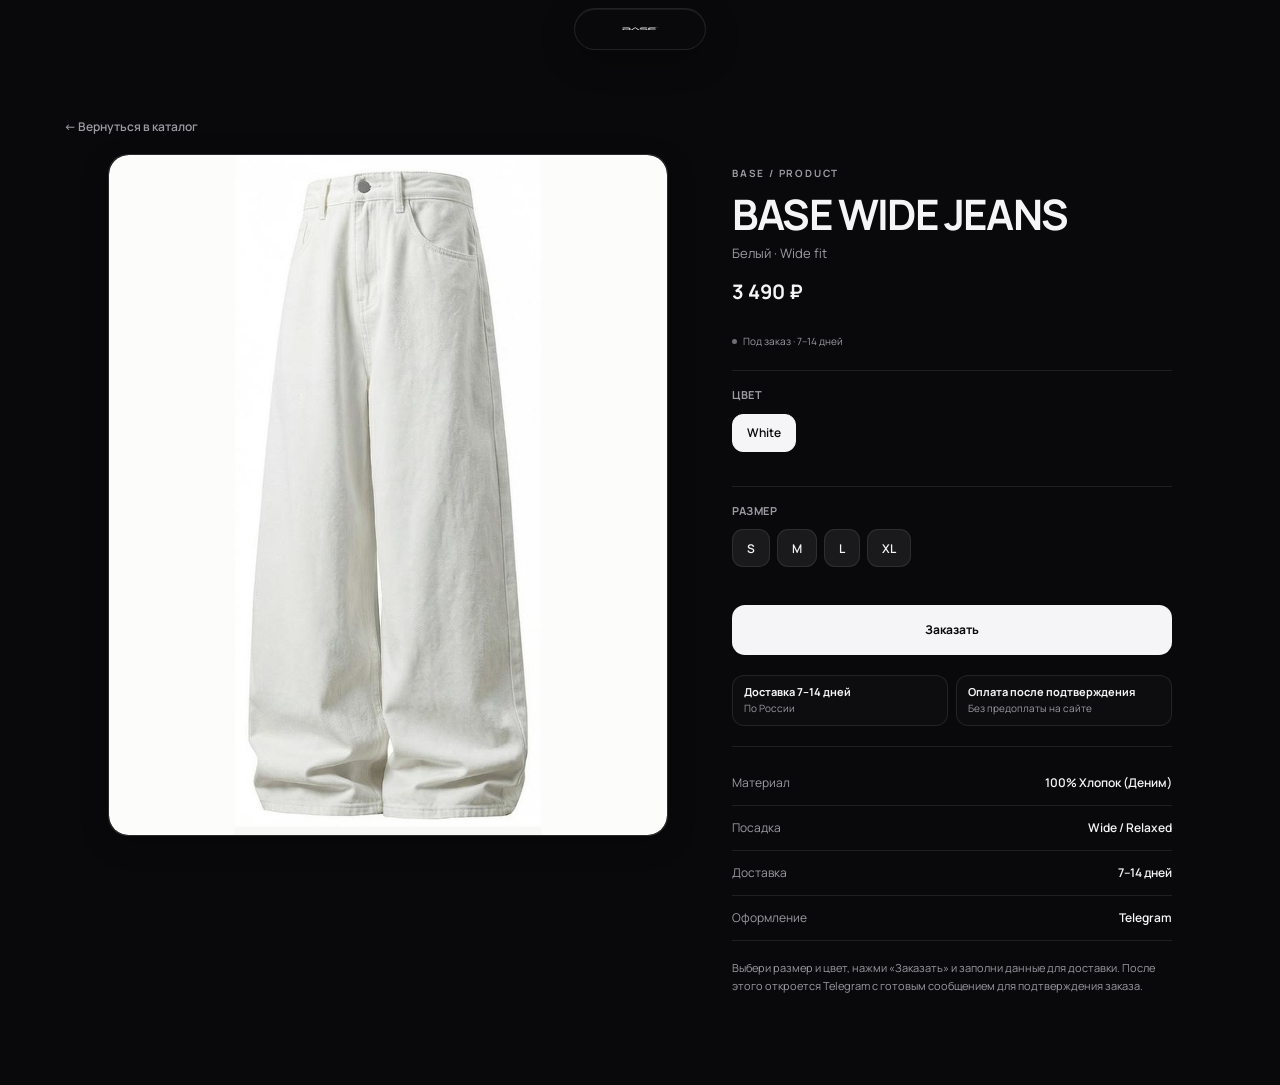
==== product.html @ 2ca0b663 "Refresh island asset cache" ====
<!DOCTYPE html>
<html lang="ru">
<head>
  <meta charset="UTF-8">
  <meta name="viewport" content="width=device-width, initial-scale=1.0, viewport-fit=cover">
  <title>BASE. — Товар</title>
  <meta name="theme-color" content="#09090b">
  <link rel="stylesheet" href="style.css">
  <link href="https://fonts.googleapis.com/css2?family=Manrope:wght@400;500;600;700&display=swap" rel="stylesheet">
  <script>try{if(localStorage.getItem("base-theme")==="light")document.documentElement.dataset.theme="light"}catch(e){}</script>
</head>
<body>
  <header class="glass-header" id="island">
    <div class="header-inner">
      <nav class="nav-links" id="island-nav">
        <a href="index.html#catalog">Каталог</a>
        <a href="index.html#how">Заказ</a>
      </nav>
      <button class="theme-toggle" id="theme-toggle" type="button" aria-label="Переключить тему">
        <svg class="theme-icon theme-icon-sun" viewBox="0 0 24 24"><circle cx="12" cy="12" r="4"></circle><path d="M12 2v2M12 20v2M4.93 4.93l1.42 1.42M17.65 17.65l1.42 1.42M2 12h2M20 12h2M4.93 19.07l1.42-1.42M17.65 6.35l1.42-1.42"></path></svg>
        <svg class="theme-icon theme-icon-moon" viewBox="0 0 24 24"><path d="M20.5 15.5A8.5 8.5 0 0 1 8.5 3.5a8.7 8.7 0 1 0 12 12Z"></path></svg>
      </button>
    </div>
  </header>

  <main class="product-page" id="product-page">
    <div class="container">
      <div class="product-page-top">
        <a href="index.html#catalog" class="back-link">← Вернуться в каталог</a>
      </div>
      <section class="product-detail" aria-live="polite">
        <div class="product-detail-media"><img id="product-image" src="" alt=""></div>
        <div class="product-detail-info">
          <div class="product-detail-kicker">BASE / PRODUCT</div>
          <h1 class="product-detail-title" id="product-title"></h1>
          <p class="product-detail-subtitle" id="product-subtitle"></p>
          <div class="product-detail-price" id="product-price"></div>
          <div class="product-order-status"><span></span>Под заказ · 7–14 дней</div>

          <div class="product-option">
            <span class="product-option-label">Цвет</span>
            <div class="chips-group" id="product-colors"></div>
          </div>
          <div class="product-option">
            <span class="product-option-label">Размер</span>
            <div class="chips-group" id="product-sizes"></div>
          </div>

          <div class="product-actions">
            <button class="product-buy" id="product-buy" type="button">Заказать</button>
          </div>

          <div class="product-trust" aria-label="Условия заказа">
            <div class="product-trust-item"><strong>Доставка 7–14 дней</strong>По России</div>
            <div class="product-trust-item"><strong>Оплата после подтверждения</strong>Без предоплаты на сайте</div>
          </div>

          <div class="product-detail-specs">
            <div class="product-detail-spec"><span>Материал</span><strong id="product-material"></strong></div>
            <div class="product-detail-spec"><span>Посадка</span><strong id="product-fit"></strong></div>
            <div class="product-detail-spec"><span>Доставка</span><strong>7–14 дней</strong></div>
            <div class="product-detail-spec"><span>Оформление</span><strong>Telegram</strong></div>
          </div>
          <p class="product-detail-note">Выбери размер и цвет, нажми «Заказать» и заполни данные для доставки. После этого откроется Telegram с готовым сообщением для подтверждения заказа.</p>
        </div>
      </section>
    </div>
  </main>

<div class="checkout-overlay" id="checkout-overlay" aria-hidden="true"><div class="checkout-modal" role="dialog" aria-modal="true" aria-labelledby="checkout-title"><button class="checkout-close" id="checkout-close" type="button" aria-label="Закрыть">×</button><div class="checkout-body"><div class="checkout-kicker">BASE / ORDER</div><h2 class="checkout-title" id="checkout-title">Данные для доставки</h2><p class="checkout-intro">Заполни данные — после этого откроется Telegram с уже готовым заказом.</p><form id="checkout-form" novalidate><label class="checkout-field"><span>ФИО</span><input id="checkout-name" type="text" autocomplete="name" placeholder="Иван Иванов" required></label><label class="checkout-field"><span>Контактный номер</span><input id="checkout-phone" type="tel" inputmode="tel" autocomplete="tel" placeholder="+7 900 000-00-00" required></label><label class="checkout-field"><span>Адрес доставки</span><textarea id="checkout-address" rows="3" autocomplete="street-address" placeholder="Город, улица, дом, квартира" required></textarea></label><label class="checkout-field"><span>Почтовый индекс</span><input id="checkout-postcode" type="text" inputmode="numeric" autocomplete="postal-code" placeholder="123456" required></label><p class="checkout-error" id="checkout-error" role="alert" hidden></p><button class="checkout-submit" type="submit">Продолжить в Telegram</button><p class="checkout-note">Проверь данные перед переходом в Telegram.</p></form></div></div></div>
  <script src="product-page.js?v=20261002-4"></script>
    <script src="island.js?v=20261002-11"></script>
</body>
</html>
---- style.css ----
:root {
  --bg-main: #09090b;
  --bg-sheet: rgba(22, 22, 25, 0.97);
  --text-primary: #f5f5f7;
  --text-secondary: #9b9ba2;
  --border-light: rgba(255, 255, 255, 0.09);
  --glass-bg: rgba(18, 18, 21, 0.75);
  --glass-border: rgba(255, 255, 255, 0.14);
  --shadow-soft: 0 24px 80px rgba(0, 0, 0, 0.48);
  --shadow-sm: 0 8px 28px rgba(0, 0, 0, 0.22);
  --btn-primary: #f5f5f7;
  --btn-primary-hover: #fff;
  --btn-disabled: rgba(245, 245, 247, 0.18);
  --btn-text: #09090b;
  --chip-bg: rgba(255, 255, 255, 0.07);
  --chip-active: #f5f5f7;
  --chip-text-active: #09090b;
  --card-bg: #161618;
  --radius-card: 16px;
  --radius-btn: 14px;
  --ease-out: cubic-bezier(0.16, 1, 0.3, 1);
  --spring: cubic-bezier(0.175, 0.885, 0.32, 1.08);
  --safe-bottom: env(safe-area-inset-bottom, 0px);
}
:root[data-theme="light"] {
  --bg-main: #f4f4f2;
  --bg-sheet: rgba(255, 255, 255, 0.97);
  --text-primary: #111113;
  --text-secondary: #8b8b92;
  --border-light: rgba(0, 0, 0, 0.08);
  --glass-bg: rgba(255, 255, 255, 0.82);
  --glass-border: rgba(255, 255, 255, 0.95);
  --shadow-soft: 0 24px 80px rgba(0, 0, 0, 0.14);
  --shadow-sm: 0 6px 24px rgba(0, 0, 0, 0.08);
  --btn-primary: #111113;
  --btn-primary-hover: #000;
  --btn-disabled: rgba(17, 17, 19, 0.18);
  --btn-text: #fff;
  --chip-bg: rgba(0, 0, 0, 0.05);
  --chip-active: #111113;
  --chip-text-active: #fff;
  --card-bg: #ececea;
}

* { box-sizing: border-box; margin: 0; padding: 0; -webkit-tap-highlight-color: transparent; }
html { scroll-behavior: smooth; scroll-padding-top: 90px; background: var(--bg-main); }
body {
  font-family: Manrope, -apple-system, BlinkMacSystemFont, sans-serif;
  background-color: var(--bg-main);
  color: var(--text-primary);
  -webkit-font-smoothing: antialiased;
  line-height: 1.5;
  overflow-x: hidden;
  transition: background-color 0.35s ease, color 0.35s ease;
}
a { text-decoration: none; color: inherit; }
button { border: none; background: none; font-family: inherit; cursor: pointer; }
.container { width: min(1200px, 100%); margin: 0 auto; padding: 0 24px; }

/* HEADER — Dynamic Island */
.glass-header {
  position: fixed;
  top: max(12px, env(safe-area-inset-top));
  left: 50%;
  transform: translateX(-50%);
  z-index: 100;
  width: max-content;
  max-width: calc(100% - 24px);
  background: #0a0a0c;
  border: 1px solid rgba(255, 255, 255, 0.07);
  border-radius: 100px;
  box-shadow:
    0 4px 24px rgba(0, 0, 0, 0.45),
    0 0 0 0.5px rgba(255, 255, 255, 0.04),
    inset 0 1px 0 rgba(255, 255, 255, 0.08);
  backdrop-filter: blur(28px) saturate(180%);
  -webkit-backdrop-filter: blur(28px) saturate(180%);
  transition:
    max-width 0.45s cubic-bezier(0.32, 0.72, 0, 1),
    border-radius 0.45s cubic-bezier(0.32, 0.72, 0, 1),
    box-shadow 0.35s ease;
  cursor: default;
}
:root[data-theme="light"] .glass-header {
  background: #0a0a0c;
  border-color: rgba(255, 255, 255, 0.08);
}

.header-inner {
  display: flex;
  align-items: center;
  gap: 2px;
  min-height: 38px;
  padding: 4px 5px 4px 14px;
  transition: padding 0.4s cubic-bezier(0.32, 0.72, 0, 1);
}

.brand-logo {
  font-weight: 700;
  font-size: 13px;
  letter-spacing: -0.4px;
  white-space: nowrap;
  color: #f5f5f7;
  padding-right: 4px;
  transition: transform 0.3s ease;
}
.brand-logo:active { transform: scale(0.96); }

.nav-links {
  display: flex;
  align-items: center;
  gap: 0;
  overflow: hidden;
  max-width: 200px;
  opacity: 1;
  transition:
    max-width 0.45s cubic-bezier(0.32, 0.72, 0, 1),
    opacity 0.3s ease,
    margin 0.4s ease;
}
.nav-links a {
  display: inline-flex;
  align-items: center;
  min-height: 28px;
  padding: 0 11px;
  font-size: 12px;
  font-weight: 500;
  color: rgba(255, 255, 255, 0.48);
  border-radius: 100px;
  white-space: nowrap;
  transition: color 0.2s, background 0.2s;
}
.nav-links a:hover {
  color: #fff;
  background: rgba(255, 255, 255, 0.08);
}
.nav-links a.active {
  color: #fff;
  background: rgba(255, 255, 255, 0.12);
}

.theme-toggle {
  width: 30px;
  height: 30px;
  flex: 0 0 30px;
  display: inline-flex;
  align-items: center;
  justify-content: center;
  border-radius: 50%;
  color: rgba(255, 255, 255, 0.88);
  background: rgba(255, 255, 255, 0.1);
  border: none;
  margin-left: 2px;
  transition: background 0.2s, transform 0.15s;
}
.theme-toggle:active { transform: scale(0.9); }
.theme-icon {
  width: 13px;
  height: 13px;
  fill: none;
  stroke: currentColor;
  stroke-width: 1.8;
  stroke-linecap: round;
  stroke-linejoin: round;
}
.theme-icon-moon { display: none; }
:root[data-theme="light"] .theme-icon-sun { display: none; }
:root[data-theme="light"] .theme-icon-moon { display: block; }

/* Compact state — logo + theme only */
.glass-header.island-compact .nav-links {
  max-width: 0;
  opacity: 0;
  margin: 0;
  pointer-events: none;
}
.glass-header.island-compact .header-inner {
  padding: 4px 5px 4px 12px;
  min-height: 34px;
}
.glass-header.island-compact {
  box-shadow:
    0 2px 16px rgba(0, 0, 0, 0.4),
    inset 0 1px 0 rgba(255, 255, 255, 0.06);
}

/* Expanded while compact (tap to open menu) */
.glass-header.island-compact.island-open .nav-links {
  max-width: 200px;
  opacity: 1;
  pointer-events: auto;
}
.glass-header.island-compact.island-open .header-inner {
  padding: 4px 5px 4px 14px;
}


/* HERO */
.hero {
  position: relative;
  height: clamp(400px, 52vh, 560px);
  min-height: 400px;
  display: flex;
  align-items: flex-end;
  justify-content: flex-start;
  padding: 0 7vw 64px;
  overflow: hidden;
  background:#0a0a0c;
}
.hero::before {
  content: "BASE / EVERYDAY";
  position: absolute;
  top: 26%;
  left: 7vw;
  font-size: 10px;
  font-weight: 700;
  letter-spacing: 2.6px;
  color: rgba(255, 255, 255, 0.32);
}
.hero-content { position: relative; z-index: 2; width: min(560px, 100%); }
.hero-title {
  position: relative;
  display: inline-block;
  font-size: clamp(44px, 6vw, 60px);
  font-weight: 700;
  line-height: 0.92;
  letter-spacing: -3.2px;
  margin-bottom: 16px;
  color: #f7f7f8;
}
.hero-title::after {
  content: "";
  position: absolute;
  width: 42px; height: 2px;
  left: 2px; bottom: -8px;
  border-radius: 2px;
  background: rgba(255, 255, 255, 0.75);
}
.hero-subtitle {
  max-width: 320px;
  margin-bottom: 22px;
  font-size: 14px;
  line-height: 1.55;
  font-weight: 500;
  color: rgba(255, 255, 255, 0.55);
}
.btn-glass {
  display: inline-flex; align-items: center; justify-content: center;
  min-height: 44px; padding: 0 20px;
  border-radius: 12px;
  font-size: 13px; font-weight: 600;
  background: #f5f5f7; color: #0b0b0d;
  border: 1px solid rgba(255, 255, 255, 0.9);
  box-shadow: 0 8px 24px rgba(0, 0, 0, 0.24);
  transition: transform 0.25s var(--ease-out), background 0.2s;
}
.btn-glass:hover { background: #fff; transform: translateY(-1px); }

:root[data-theme="light"] .hero {
  background:#ebebe9;
}
:root[data-theme="light"] .hero::before { color: rgba(17, 17, 19, 0.32); }
:root[data-theme="light"] .hero-title { color: #111113; }
:root[data-theme="light"] .hero-title::after { background: rgba(17, 17, 19, 0.65); }
:root[data-theme="light"] .hero-subtitle { color: rgba(17, 17, 19, 0.55); }
:root[data-theme="light"] .btn-glass {
  background: #111113; color: #fff; border-color: #111113;
}

/* CATALOG */
.catalog-section { padding: 72px 0 100px; }
.catalog-heading {
  display: flex;
  align-items: flex-end;
  justify-content: space-between;
  gap: 24px;
  margin-bottom: 28px;
}
.catalog-eyebrow {
  display: block;
  margin-bottom: 8px;
  font-size: 10px;
  font-weight: 600;
  letter-spacing: 1.4px;
  color: var(--text-secondary);
}
.catalog-heading h2 {
  font-size: clamp(28px, 4vw, 40px);
  line-height: 1.05;
  font-weight: 600;
  letter-spacing: -1.4px;
}
.catalog-heading p {
  max-width: 280px;
  color: var(--text-secondary);
  font-size: 13px;
  line-height: 1.45;
}

.product-grid {
  display: grid;
  grid-template-columns: repeat(4, minmax(0, 1fr));
  gap: 28px 16px;
}
.product-card {
  cursor: pointer;
  min-width: 0;
  transition: transform 0.4s var(--ease-out);
}
.product-card:hover { transform: translateY(-3px); }

.product-img-box {
  aspect-ratio: 3 / 4;
  border-radius: var(--radius-card);
  overflow: hidden;
  background: var(--card-bg);
  margin-bottom: 12px;
  position: relative;
  border: 1px solid var(--border-light);
}
.product-img-box img {
  width: 100%;
  height: 100%;
  display: block;
  object-fit: cover;
  object-position: center center;
  transition: transform 0.5s var(--ease-out);
}
.product-card:hover .product-img-box img { transform: scale(1.03); }

.product-meta { padding: 0 2px; }
.product-name {
  font-size: 12px;
  font-weight: 500;
  line-height: 1.3;
  letter-spacing: -0.2px;
  margin-bottom: 6px;
}
.product-price {
  display: inline-flex;
  padding: 5px 10px;
  border-radius: 8px;
  font-size: 12px;
  font-weight: 700;
  background: #f0f0f1;
  color: #0a0a0c;
}
:root[data-theme="light"] .product-price {
  background: #111113;
  color: #fff;
}

/* SHEET */
.sheet-overlay {
  position: fixed; inset: 0;
  background: rgba(0, 0, 0, 0.55);
  backdrop-filter: blur(4px);
  z-index: 999;
  opacity: 0; pointer-events: none;
  transition: opacity 0.3s var(--ease-out);
  display: flex; align-items: flex-end; justify-content: center;
}
.sheet-overlay.active { opacity: 1; pointer-events: auto; }
.bottom-sheet {
  width: min(840px, 100%);
  background: var(--bg-sheet);
  border-radius: 24px 24px 0 0;
  border: 1px solid var(--glass-border);
  border-bottom: none;
  box-shadow: var(--shadow-soft);
  transform: translateY(100%);
  transition: transform 0.4s var(--spring);
  position: relative;
  max-height: 80vh;
  display: flex; flex-direction: column;
  overflow: hidden;
}
.sheet-overlay.active .bottom-sheet { transform: translateY(0); }
.sheet-close {
  position: absolute; top: 12px; right: 12px;
  width: 40px; height: 40px;
  background: rgba(127, 127, 127, 0.12);
  border-radius: 50%;
  display: flex; align-items: center; justify-content: center;
  color: var(--text-primary); z-index: 10;
}
.sheet-content {
  display: grid;
  grid-template-columns: minmax(0, 0.95fr) minmax(0, 1.05fr);
  min-height: 0;
  overflow-y: auto;
  padding-bottom: 90px;
}
.sheet-image-container { padding: 16px; }
.sheet-image-container img {
  width: 100%; max-height: 58vh;
  display: block; border-radius: 16px;
  aspect-ratio: 3 / 4;
  object-fit: cover;
  object-position: center top;
  background: var(--card-bg);
}
.sheet-info-container {
  padding: 28px 28px 20px 8px;
  display: flex; flex-direction: column;
}
.sheet-title { font-size: 20px; font-weight: 600; letter-spacing: -0.4px; margin-bottom: 4px; }
.sheet-subtitle { font-size: 14px; color: var(--text-secondary); margin-bottom: 12px; }
.sheet-price { font-size: 19px; font-weight: 500; }
.option-section { margin-bottom: 18px; }
.option-label {
  display: block; font-size: 11px; font-weight: 600;
  color: var(--text-secondary); margin-bottom: 10px;
  text-transform: uppercase; letter-spacing: 0.6px;
}
.chips-group { display: flex; flex-wrap: wrap; gap: 8px; }
.chip {
  min-height: 40px; padding: 0 16px;
  background: var(--chip-bg); border-radius: 100px;
  font-size: 13px; font-weight: 500; color: var(--text-primary);
  transition: background 0.2s, color 0.2s;
}
.chip.active { background: var(--chip-active); color: var(--chip-text-active); }
.sheet-details {
  margin-top: 8px;
  border-top: 1px solid var(--border-light);
  padding-top: 14px;
}
.detail-row {
  display: flex; justify-content: space-between; gap: 16px;
  padding: 6px 0; font-size: 13px;
}
.detail-label { color: var(--text-secondary); }
.detail-value { font-weight: 500; text-align: right; }
.sheet-cta-container {
  position: absolute; bottom: 0; left: 0; width: 100%;
  padding: 12px 18px calc(12px + var(--safe-bottom));
  background: color-mix(in srgb, var(--bg-sheet) 90%, transparent);
  border-top: 1px solid var(--border-light);
  backdrop-filter: blur(12px);
}
.btn-primary {
  width: 100%; min-height: 50px;
  border-radius: var(--radius-btn);
  background: var(--btn-primary); color: var(--btn-text);
  font-size: 15px; font-weight: 500;
  display: flex; justify-content: center; align-items: center;
}
.btn-primary.disabled { background: var(--btn-disabled); cursor: not-allowed; }

/* FOOTER */
.minimal-footer { padding: 48px 0 56px; border-top: 1px solid var(--border-light); }
.footer-content { display: flex; flex-direction: column; align-items: center; gap: 20px; }
.footer-brand { font-size: 17px; font-weight: 600; letter-spacing: -0.4px; }
.footer-note { max-width: 340px; text-align: center; color: var(--text-secondary); font-size: 12px; line-height: 1.5; }
.footer-links { display: flex; flex-wrap: wrap; justify-content: center; gap: 16px 22px; }
.footer-links a { font-size: 13px; color: var(--text-secondary); }

/* RESPONSIVE */
@media (max-width: 1024px) {
  .product-grid { grid-template-columns: repeat(3, 1fr); }
}
@media (max-width: 768px) {
  .container { padding: 0 16px; }
  .glass-header { max-width: calc(100% - 20px); }
  .header-inner { gap: 4px; min-height: 36px; padding: 3px 4px 3px 12px; }
  .brand-logo { font-size: 12px; }
  .nav-links a { font-size: 11px; min-height: 26px; padding: 0 8px; }
  .theme-toggle { width: 28px; height: 28px; flex-basis: 28px; }
  .hero { height: 46vh; min-height: 340px; padding: 0 20px 40px; }
  .hero::before { top: 22%; left: 20px; font-size: 9px; }
  .hero-title { font-size: 38px; letter-spacing: -2.5px; }
  .hero-subtitle { font-size: 13px; max-width: 270px; }
  .catalog-section { padding: 52px 0 80px; }
  .catalog-heading { flex-direction: column; align-items: flex-start; gap: 8px; }
  .product-grid { grid-template-columns: repeat(2, minmax(0, 1fr)); gap: 24px 12px; }
  .product-img-box { border-radius: 12px; }
  .sheet-content { display: block; padding-bottom: 84px; }
  .sheet-image-container img { max-height: 40vh; aspect-ratio: 1 / 1; object-fit: cover; }
  .sheet-info-container { padding: 18px 16px; }
  .bottom-sheet { max-height: 86vh; }
}
@media (max-width: 430px) {
  .glass-header { max-width: calc(100% - 16px); }
  .header-inner { min-height: 34px; padding: 3px 3px 3px 11px; }
  .hero { height: 42vh; min-height: 310px; }
  .hero-title { font-size: 34px; }
}


/* CATALOG TABS */
.catalog-tabs {
  display: flex;
  gap: 8px;
  margin-bottom: 24px;
  flex-wrap: wrap;
}
.tab {
  min-height: 36px;
  padding: 0 16px;
  border-radius: 100px;
  font-size: 13px;
  font-weight: 500;
  color: var(--text-secondary);
  background: rgba(127, 127, 127, 0.08);
  border: 1px solid transparent;
  transition: background 0.2s, color 0.2s, transform 0.15s;
}
.tab:active { transform: scale(0.96); }
.tab.active {
  background: var(--chip-active);
  color: var(--chip-text-active);
}
:root[data-theme="light"] .tab {
  background: rgba(0, 0, 0, 0.04);
}
:root[data-theme="light"] .tab.active {
  background: #111113;
  color: #fff;
}

/* SKELETON + IMAGE LOAD */
.img-skeleton {
  position: absolute;
  inset: 0;
  background: linear-gradient(
    90deg,
    rgba(127, 127, 127, 0.08) 0%,
    rgba(127, 127, 127, 0.16) 50%,
    rgba(127, 127, 127, 0.08) 100%
  );
  background-size: 200% 100%;
  animation: shimmer 1.2s ease-in-out infinite;
  border-radius: inherit;
}
@keyframes shimmer {
  0% { background-position: 200% 0; }
  100% { background-position: -200% 0; }
}
.product-img-box img {
  opacity: 0;
  transition: opacity 0.35s ease, transform 0.5s var(--ease-out);
}
.product-img-box img.loaded { opacity: 1; }

/* SOFT HAPTIC TAP */
.product-card.tapped {
  transform: scale(0.97);
  transition: transform 0.15s ease;
}

/* HOW TO ORDER */
.how-section {
  padding: 40px 0 96px;
  border-top: 1px solid var(--border-light);
}
.how-heading {
  margin-bottom: 28px;
}
.how-heading h2 {
  font-size: clamp(28px, 4vw, 40px);
  font-weight: 600;
  letter-spacing: -1.4px;
  line-height: 1.05;
  margin-top: 8px;
}
.how-grid {
  display: grid;
  grid-template-columns: repeat(3, minmax(0, 1fr));
  gap: 16px;
  margin-bottom: 32px;
}
.how-card {
  padding: 22px 20px;
  border-radius: 18px;
  background: rgba(127, 127, 127, 0.06);
  border: 1px solid var(--border-light);
}
:root[data-theme="light"] .how-card {
  background: #fff;
}
.how-num {
  font-size: 11px;
  font-weight: 700;
  letter-spacing: 1.2px;
  color: var(--text-secondary);
  margin-bottom: 14px;
}
.how-card h3 {
  font-size: 16px;
  font-weight: 600;
  letter-spacing: -0.3px;
  margin-bottom: 8px;
}
.how-card p {
  font-size: 13px;
  line-height: 1.5;
  color: var(--text-secondary);
}
.how-cta {
  display: flex;
  flex-direction: column;
  align-items: flex-start;
  gap: 12px;
}
.how-note {
  font-size: 12px;
  color: var(--text-secondary);
}

@media (max-width: 768px) {
  .how-grid { grid-template-columns: 1fr; gap: 10px; }
  .how-section { padding: 32px 0 72px; }
  .catalog-tabs { margin-bottom: 18px; }
  .tab { min-height: 34px; padding: 0 14px; font-size: 12px; }
}


/* Card badge */
.card-badge {
  position: absolute;
  top: 10px;
  left: 10px;
  z-index: 2;
  padding: 4px 9px;
  border-radius: 100px;
  font-size: 10px;
  font-weight: 600;
  letter-spacing: 0.2px;
  background: rgba(10, 10, 12, 0.72);
  color: rgba(255, 255, 255, 0.92);
  backdrop-filter: blur(8px);
  -webkit-backdrop-filter: blur(8px);
}
:root[data-theme="light"] .card-badge {
  background: rgba(17, 17, 19, 0.78);
  color: #fff;
}

/* Info cards under how-to */
.info-grid {
  display: grid;
  grid-template-columns: repeat(3, minmax(0, 1fr));
  gap: 12px;
  margin-bottom: 28px;
}
.info-card {
  padding: 18px 16px;
  border-radius: 16px;
  border: 1px solid var(--border-light);
  background: rgba(127, 127, 127, 0.05);
}
:root[data-theme="light"] .info-card {
  background: #fff;
}
.info-card h3 {
  font-size: 14px;
  font-weight: 600;
  margin-bottom: 8px;
  letter-spacing: -0.2px;
}
.info-card p {
  font-size: 12px;
  line-height: 1.5;
  color: var(--text-secondary);
}

@media (max-width: 768px) {
  .info-grid { grid-template-columns: 1fr; gap: 8px; }
}


/* Cart button in island */
.cart-btn {
  position: relative;
  width: 30px;
  height: 30px;
  flex: 0 0 30px;
  display: inline-flex;
  align-items: center;
  justify-content: center;
  border-radius: 50%;
  color: rgba(255, 255, 255, 0.88);
  background: transparent;
  border: none;
  transition: background 0.2s, transform 0.15s;
}
.cart-btn:hover { background: rgba(255, 255, 255, 0.1); }
.cart-btn:active { transform: scale(0.9); }
.cart-icon { width: 16px; height: 16px; }
.cart-count {
  position: absolute;
  top: -2px;
  right: -2px;
  min-width: 16px;
  height: 16px;
  padding: 0 4px;
  border-radius: 100px;
  background: #fff;
  color: #0a0a0c;
  font-size: 10px;
  font-weight: 700;
  line-height: 16px;
  text-align: center;
}
.glass-header.island-compact .cart-btn { /* keep visible */ }

/* Cart sheet */
.cart-sheet .sheet-body { padding-top: 12px; }
.cart-title {
  font-size: 20px;
  font-weight: 700;
  letter-spacing: -0.4px;
  margin-bottom: 16px;
}
.cart-empty {
  font-size: 13px;
  color: var(--text-secondary);
  margin-bottom: 12px;
}
.cart-items { display: flex; flex-direction: column; gap: 10px; margin-bottom: 18px; }
.cart-row {
  display: flex;
  align-items: center;
  gap: 12px;
  padding: 10px;
  border-radius: 14px;
  background: rgba(127, 127, 127, 0.06);
  border: 1px solid var(--border-light);
}
.cart-row img {
  width: 56px;
  height: 72px;
  object-fit: cover;
  border-radius: 10px;
  background: var(--card-bg);
}
.cart-row-info { flex: 1; min-width: 0; }
.cart-row-title {
  font-size: 13px;
  font-weight: 600;
  white-space: nowrap;
  overflow: hidden;
  text-overflow: ellipsis;
}
.cart-row-meta {
  font-size: 11px;
  color: var(--text-secondary);
  margin-top: 2px;
}
.cart-row-price {
  font-size: 13px;
  font-weight: 600;
  margin-top: 4px;
}
.cart-remove {
  width: 32px;
  height: 32px;
  border: none;
  border-radius: 50%;
  background: transparent;
  color: var(--text-secondary);
  font-size: 20px;
  line-height: 1;
  cursor: pointer;
}
.cart-remove:hover { color: var(--text-primary); background: rgba(127,127,127,0.12); }
.cart-note {
  margin-top: 10px;
  font-size: 11px;
  color: var(--text-secondary);
  text-align: center;
}


/* BASE 2026 refinements: uniform product cards, cart overlay, strengths, product page */
.product-img-box {
  aspect-ratio: 3 / 4;
  overflow: hidden;
  background: #e9e9e7;
}
.product-img-box img {
  object-fit: cover;
  object-position: center center;
  transform: scale(1.075);
  transform-origin: center;
}
.product-card:hover .product-img-box img {
  transform: scale(1.11);
}
.product-card {
  cursor: pointer;
}
.product-card:focus-visible {
  outline: 2px solid currentColor;
  outline-offset: 4px;
  border-radius: 12px;
}

/* Cart uses the same overlay system, but with an explicit .open state. */
.sheet-overlay.open {
  opacity: 1;
  pointer-events: auto;
}
.sheet-overlay.open .cart-sheet {
  transform: translateY(0);
}
.cart-sheet {
  width: min(620px, 100%);
  max-height: min(78vh, 720px);
  padding: 0;
  border-radius: 24px 24px 0 0;
  overflow: hidden;
}
.cart-sheet .sheet-body {
  padding: 28px 22px calc(22px + var(--safe-bottom));
  overflow-y: auto;
}
.cart-sheet .sheet-close {
  top: 16px;
  right: 16px;
}
.cart-sheet .cart-title {
  padding-right: 44px;
}
.cart-sheet .btn-order {
  width: 100%;
  min-height: 50px;
  border-radius: var(--radius-btn);
  background: var(--btn-primary);
  color: var(--btn-text);
  font-size: 14px;
  font-weight: 600;
}
.cart-sheet .btn-order.disabled {
  background: var(--btn-disabled);
  color: var(--text-secondary);
  cursor: not-allowed;
}

/* Strengths */
.strengths-section {
  padding: 88px 0 96px;
  border-top: 1px solid var(--border-light);
}
.strengths-heading {
  max-width: 620px;
  margin-bottom: 30px;
}
.strengths-heading h2 {
  font-size: clamp(28px, 4vw, 40px);
  line-height: 1.05;
  font-weight: 600;
  letter-spacing: -1.4px;
  margin-bottom: 12px;
}
.strengths-heading p {
  max-width: 540px;
  font-size: 14px;
  line-height: 1.55;
  color: var(--text-secondary);
}
.strengths-grid {
  display: grid;
  grid-template-columns: repeat(4, minmax(0, 1fr));
  gap: 12px;
}
.strength-card {
  min-height: 210px;
  padding: 22px 20px;
  border: 1px solid var(--border-light);
  border-radius: 18px;
  background: rgba(127,127,127,.05);
}
:root[data-theme="light"] .strength-card {
  background: #fff;
}
.strength-index {
  display: block;
  margin-bottom: 42px;
  font-size: 10px;
  font-weight: 700;
  letter-spacing: 1.4px;
  color: var(--text-secondary);
}
.strength-card h3 {
  font-size: 15px;
  line-height: 1.25;
  font-weight: 600;
  margin-bottom: 9px;
}
.strength-card p {
  font-size: 12px;
  line-height: 1.5;
  color: var(--text-secondary);
}

/* Dedicated product page */
.product-page {
  min-height: 100vh;
  padding: 112px 0 72px;
}
.product-page-top {
  display: flex;
  align-items: center;
  justify-content: space-between;
  gap: 16px;
  margin-bottom: 28px;
}
.back-link {
  display: inline-flex;
  align-items: center;
  gap: 8px;
  font-size: 13px;
  color: var(--text-secondary);
}
.back-link:hover { color: var(--text-primary); }
.product-detail {
  display: grid;
  grid-template-columns: minmax(0, 1.05fr) minmax(360px, .95fr);
  gap: 44px;
  align-items: start;
}
.product-detail-media {
  position: sticky;
  top: 96px;
}
.product-detail-media img {
  display: block;
  width: 100%;
  aspect-ratio: 3 / 4;
  max-height: calc(100vh - 130px);
  object-fit: cover;
  object-position: center;
  transform: scale(1.035);
  border-radius: 24px;
  background: var(--card-bg);
  overflow: hidden;
}
.product-detail-info {
  padding: 18px 0;
}
.product-detail-kicker {
  margin-bottom: 12px;
  font-size: 10px;
  font-weight: 700;
  letter-spacing: 1.5px;
  color: var(--text-secondary);
}
.product-detail-title {
  font-size: clamp(30px, 5vw, 52px);
  line-height: .98;
  letter-spacing: -2px;
  font-weight: 600;
  margin-bottom: 12px;
}
.product-detail-subtitle {
  font-size: 14px;
  color: var(--text-secondary);
  margin-bottom: 18px;
}
.product-detail-price {
  font-size: 22px;
  font-weight: 600;
  margin-bottom: 32px;
}
.product-option {
  margin-bottom: 22px;
}
.product-option-label {
  display: block;
  margin-bottom: 10px;
  font-size: 11px;
  font-weight: 700;
  letter-spacing: .8px;
  text-transform: uppercase;
  color: var(--text-secondary);
}
.product-actions {
  display: grid;
  grid-template-columns: 1fr 1fr;
  gap: 10px;
  margin: 30px 0;
}
.product-actions button {
  min-height: 52px;
  border-radius: 14px;
  font-size: 14px;
  font-weight: 600;
}
.product-add {
  background: rgba(127,127,127,.10);
  color: var(--text-primary);
  border: 1px solid var(--border-light);
}
.product-buy {
  background: var(--btn-primary);
  color: var(--btn-text);
}
.product-actions button:disabled {
  opacity: .45;
  cursor: not-allowed;
}
.product-detail-specs {
  border-top: 1px solid var(--border-light);
  margin-top: 6px;
  padding-top: 14px;
}
.product-detail-spec {
  display: flex;
  justify-content: space-between;
  gap: 20px;
  padding: 9px 0;
  font-size: 13px;
}
.product-detail-spec span:first-child { color: var(--text-secondary); }
.product-detail-note {
  margin-top: 18px;
  font-size: 12px;
  line-height: 1.5;
  color: var(--text-secondary);
}

@media (max-width: 900px) {
  .strengths-grid { grid-template-columns: repeat(2, minmax(0, 1fr)); }
  .product-detail { grid-template-columns: 1fr; gap: 20px; }
  .product-detail-media { position: relative; top: auto; }
  .product-detail-media img { max-height: none; }
}
@media (max-width: 768px) {
  .strengths-section { padding: 64px 0 72px; }
  .strengths-grid { grid-template-columns: 1fr; gap: 8px; }
  .strength-card { min-height: auto; padding: 20px; }
  .strength-index { margin-bottom: 24px; }
  .product-page { padding: 92px 0 48px; }
  .product-page-top { margin-bottom: 18px; }
  .product-detail { gap: 12px; }
  .product-detail-media img {
    aspect-ratio: 1 / 1.08;
    border-radius: 18px;
    transform: scale(1.025);
  }
  .product-detail-info { padding: 12px 0; }
  .product-detail-title { font-size: 32px; letter-spacing: -1.4px; }
  .product-actions { position: sticky; bottom: 10px; z-index: 20; padding: 8px; margin: 22px -8px 24px; border: 1px solid var(--border-light); border-radius: 18px; background: color-mix(in srgb, var(--bg-sheet) 88%, transparent); backdrop-filter: blur(16px); }
}

.product-actions a {
  display: flex;
  align-items: center;
  justify-content: center;
  text-decoration: none;
}
.cart-sheet .btn-order {
  display: flex;
  align-items: center;
  justify-content: center;
  text-decoration: none;
}

/* Product page visual integration */
.product-detail {
  grid-template-columns: minmax(0, 520px) minmax(320px, 460px);
  justify-content: center;
  gap: clamp(28px, 5vw, 64px);
}
.product-detail-media {
  position: relative;
  top: auto;
  width: 100%;
}
.product-detail-media img {
  width: 100%;
  max-height: 680px;
  aspect-ratio: 4 / 5;
  object-fit: cover;
  transform: none;
  border-radius: 20px;
}
.product-detail-info {
  max-width: 460px;
  padding: 8px 0;
}
.product-detail-title {
  font-size: clamp(28px, 4vw, 44px);
  letter-spacing: -1.6px;
}
.product-actions {
  grid-template-columns: 1fr 1fr;
  margin: 26px 0;
}
.product-actions button,
.product-actions a {
  min-height: 50px;
  padding: 0 18px;
  border-radius: 12px;
  border: 1px solid var(--border-light);
  font: inherit;
  font-size: 13px;
  font-weight: 600;
  cursor: pointer;
  transition: transform .18s ease, opacity .18s ease, background .18s ease;
}
.product-actions button:hover,
.product-actions a:hover { transform: translateY(-1px); }
.product-add {
  background: var(--card-bg);
  color: var(--text-primary);
}
.product-buy {
  background: var(--btn-primary);
  color: var(--btn-text);
  border-color: transparent !important;
}
.product-option { margin-bottom: 18px; }
.chips-group { gap: 7px; }
.chip {
  min-height: 38px;
  padding: 0 14px;
  border: 1px solid var(--border-light);
  background: var(--chip-bg);
  color: var(--text-primary);
}
.chip.active {
  background: var(--text-primary);
  color: var(--bg-primary);
  border-color: var(--text-primary);
}
.cart-sheet {
  width: min(620px, 100%);
  background: var(--bg-sheet);
  border: 1px solid var(--glass-border);
  border-bottom: none;
  box-shadow: var(--shadow-soft);
  transform: translateY(100%);
  transition: transform .4s var(--spring);
  position: relative;
  max-height: 80vh;
  display: flex;
  flex-direction: column;
}
.sheet-overlay.active .cart-sheet { transform: translateY(0); }
.cart-sheet .sheet-body {
  width: 100%;
  box-sizing: border-box;
}
.cart-sheet .sheet-close {
  display: flex;
  align-items: center;
  justify-content: center;
  background: rgba(127,127,127,.12);
  color: var(--text-primary);
  border: 0;
  font-size: 24px;
}
.cart-sheet .btn-order {
  box-sizing: border-box;
  background: var(--btn-primary);
  color: var(--btn-text);
}
.cart-sheet .btn-order.disabled {
  opacity: .45;
  pointer-events: none;
}
@media (max-width: 900px) {
  .product-detail {
    grid-template-columns: minmax(0, 1fr);
    max-width: 620px;
    margin: 0 auto;
  }
  .product-detail-media img {
    max-height: 620px;
  }
  .product-detail-info {
    max-width: none;
  }
}
@media (max-width: 768px) {
  .product-detail-media img {
    aspect-ratio: 4 / 5;
    max-height: none;
    border-radius: 16px;
  }
  .product-actions {
    position: static;
    grid-template-columns: 1fr 1fr;
    margin: 22px 0;
    padding: 0;
    border: 0;
    background: transparent;
    backdrop-filter: none;
  }
}


/* ===== BASE FINAL POLISH ===== */
.product-grid{align-items:start}
.product-img-box{aspect-ratio:4/5}
.product-img-box img{object-fit:cover}
.product-card:focus-visible{outline:2px solid currentColor;outline-offset:4px;border-radius:var(--radius-card)}
.card-badge{position:absolute;left:10px;top:10px;padding:6px 9px;border-radius:999px;background:rgba(8,8,10,.72);color:#fff;font-size:9px;font-weight:700;letter-spacing:.6px;backdrop-filter:blur(12px);-webkit-backdrop-filter:blur(12px)}
:root[data-theme="light"] .card-badge{background:rgba(255,255,255,.82);color:#111113}

.product-page{padding:118px 0 90px}
.product-page-top{margin-bottom:18px}
.back-link{display:inline-flex;align-items:center;gap:7px;color:var(--text-secondary);font-size:12px;font-weight:600;transition:color .2s,transform .2s}
.back-link:hover{color:var(--text-primary);transform:translateX(-2px)}
.product-detail{display:grid;grid-template-columns:minmax(0,560px) minmax(320px,440px);justify-content:center;gap:clamp(28px,5vw,72px);align-items:start}
.product-detail-media{width:100%;border:1px solid var(--border-light);border-radius:20px;overflow:hidden;background:var(--card-bg);box-shadow:var(--shadow-sm)}
.product-detail-media img{width:100%;height:auto;aspect-ratio:4/5;display:block;object-fit:cover;object-position:center}
.product-detail-info{padding:12px 0 0}
.product-detail-kicker{font-size:10px;font-weight:700;letter-spacing:1.8px;color:var(--text-secondary);margin-bottom:12px}
.product-detail-title{font-size:clamp(28px,4vw,42px);line-height:1.02;letter-spacing:-1.8px;font-weight:700;margin-bottom:8px}
.product-detail-subtitle{font-size:13px;color:var(--text-secondary);margin-bottom:14px}
.product-detail-price{font-size:20px;font-weight:700;margin-bottom:28px}
.product-option{padding:16px 0;border-top:1px solid var(--border-light)}
.product-option-label{display:block;font-size:11px;font-weight:700;letter-spacing:.5px;margin-bottom:10px}
.chips-group{display:flex;flex-wrap:wrap;gap:7px}
.chip{min-height:38px;padding:0 14px;border:1px solid var(--border-light);border-radius:11px;background:var(--chip-bg);color:var(--text-primary);font-size:12px;font-weight:600;transition:transform .2s,background .2s,border-color .2s}
.chip:hover{transform:translateY(-1px);border-color:rgba(255,255,255,.25)}
.chip.active{background:var(--chip-active);color:var(--chip-text-active);border-color:var(--chip-active)}
.product-actions{display:grid;grid-template-columns:1fr 1fr;gap:9px;margin:22px 0 20px}
.product-actions button,.product-actions a{min-height:50px;border-radius:13px;padding:0 16px;display:inline-flex;align-items:center;justify-content:center;font-size:12px;font-weight:700;transition:transform .2s,background .2s,opacity .2s}
.product-add{background:var(--chip-bg);color:var(--text-primary);border:1px solid var(--border-light)}
.product-buy{background:var(--btn-primary);color:var(--btn-text);border:1px solid var(--btn-primary)}
.product-add:hover,.product-buy:hover{transform:translateY(-1px)}
.product-add.added{background:var(--btn-primary);color:var(--btn-text)}
.product-actions .disabled{opacity:.4;pointer-events:none}
.product-detail-specs{border-top:1px solid var(--border-light);border-bottom:1px solid var(--border-light)}
.product-detail-spec{display:flex;justify-content:space-between;gap:20px;padding:13px 0;border-bottom:1px solid var(--border-light);font-size:12px}
.product-detail-spec:last-child{border-bottom:0}
.product-detail-spec span{color:var(--text-secondary)}
.product-detail-spec strong{font-weight:600;text-align:right}
.product-detail-note{margin-top:18px;color:var(--text-secondary);font-size:11px;line-height:1.65}

.sheet-overlay.active{opacity:1;pointer-events:auto}
.cart-sheet{width:min(520px,calc(100% - 20px));max-height:min(720px,calc(100dvh - 24px));position:relative;transform:translateY(105%);transition:transform .45s var(--ease-out);background:var(--bg-sheet);border:1px solid var(--border-light);border-radius:24px 24px 18px 18px;box-shadow:var(--shadow-soft);overflow:hidden}
.sheet-overlay.active .cart-sheet,.sheet-overlay.open .cart-sheet{transform:translateY(0)}
.cart-sheet .sheet-body{padding:34px 20px calc(20px + var(--safe-bottom));overflow:auto}
.cart-sheet .sheet-close{position:absolute;right:14px;top:12px;z-index:2;width:32px;height:32px;border-radius:50%;background:var(--chip-bg);color:var(--text-primary);font-size:22px;line-height:1}
.cart-sheet .btn-order{width:100%;min-height:50px;display:flex;align-items:center;justify-content:center;border-radius:13px;background:var(--btn-primary);color:var(--btn-text);font-size:12px;font-weight:700}
.cart-sheet .btn-order.disabled{opacity:.4;pointer-events:none}
.cart-row{position:relative}
.cart-row-info{flex:1;min-width:0}
.cart-row-title{font-size:12px;font-weight:700}
.cart-row-meta{font-size:10px;color:var(--text-secondary);margin-top:3px}
.cart-row-price{font-size:12px;font-weight:700;margin-top:4px}
.cart-qty{display:inline-flex;align-items:center;gap:9px;margin-top:7px;border:1px solid var(--border-light);border-radius:9px;padding:2px}
.cart-qty button{width:25px;height:25px;border-radius:7px;color:var(--text-primary);background:var(--chip-bg);font-size:15px}
.cart-qty span{min-width:16px;text-align:center;font-size:10px;font-weight:700}
.cart-remove{width:28px;height:28px;border-radius:50%;color:var(--text-secondary);font-size:20px}
.cart-remove:hover{background:var(--chip-bg);color:var(--text-primary)}
.cart-note{margin-top:10px;text-align:center;font-size:10px;color:var(--text-secondary)}

@media (max-width:900px){
  .product-detail{grid-template-columns:1fr;gap:22px}
  .product-detail-media{max-width:620px;margin:0 auto}
  .product-detail-info{max-width:620px;width:100%;margin:0 auto}
}
@media (max-width:768px){
  .hero{height:clamp(400px,58vh,520px);min-height:390px;padding:0 20px 48px}
  .hero::before{left:20px;top:24%}
  .hero-title{font-size:46px;letter-spacing:-2.8px}
  .catalog-heading{display:block}
  .catalog-heading p{margin-top:10px;max-width:340px}
  .product-grid{grid-template-columns:repeat(2,minmax(0,1fr));gap:24px 10px}
  .product-img-box{border-radius:13px;margin-bottom:9px}
  .product-name{font-size:11px}
  .product-price{font-size:10px;padding:4px 8px}
  .card-badge{left:7px;top:7px;padding:5px 7px;font-size:8px}
  .product-page{padding:96px 0 60px}
  .product-page .container{padding:0 16px}
  .product-detail{gap:18px}
  .product-detail-media{border-radius:16px}
  .product-detail-title{font-size:30px;letter-spacing:-1.4px}
  .product-detail-price{font-size:19px;margin-bottom:20px}
  .product-actions{position:sticky;bottom:10px;z-index:20;margin:20px -4px 22px;padding:7px;background:color-mix(in srgb,var(--bg-sheet) 88%,transparent);border:1px solid var(--border-light);border-radius:16px;backdrop-filter:blur(18px);-webkit-backdrop-filter:blur(18px)}
  .product-actions button,.product-actions a{min-height:48px}
  .cart-sheet{width:calc(100% - 12px);max-height:calc(100dvh - 12px);border-radius:22px 22px 14px 14px}
  .cart-sheet .sheet-body{padding:34px 14px calc(16px + var(--safe-bottom))}
}
@media (max-width:430px){
  .product-detail-media img{aspect-ratio:4/5}
  .product-actions{grid-template-columns:1fr 1fr}
  .product-detail-spec{font-size:11px}
}

/* ===== BASE DYNAMIC ISLAND 2.0 ===== */
.glass-header{width:100%;max-width:none;background:transparent;border:0;box-shadow:none;backdrop-filter:none;-webkit-backdrop-filter:none;top:10px;pointer-events:none}
.glass-header .header-inner{position:relative;display:block;width:min(560px,calc(100% - 24px));min-height:0;margin:0 auto;padding:0;pointer-events:none}
.glass-header>.header-inner>.brand-logo,.glass-header>.header-inner>.nav-links,.glass-header>.header-inner>.cart-btn,.glass-header>.header-inner>.theme-toggle{display:none}
.base-island-ui{position:relative;width:100%;min-height:54px;border:1px solid rgba(255,255,255,.10);border-radius:28px;background:rgba(10,10,12,.90);box-shadow:0 12px 44px rgba(0,0,0,.32),inset 0 1px 0 rgba(255,255,255,.07);backdrop-filter:blur(28px) saturate(170%);-webkit-backdrop-filter:blur(28px) saturate(170%);pointer-events:auto;transition:width .48s var(--spring),border-radius .42s var(--spring),box-shadow .35s ease,transform .25s ease;overflow:hidden;color:#f5f5f7}
.base-island-ui.is-scrolled{box-shadow:0 16px 55px rgba(0,0,0,.42),inset 0 1px 0 rgba(255,255,255,.08)}
.base-island-main{width:100%;height:54px;display:flex;align-items:center;justify-content:center;gap:9px;padding:0 18px;color:#f5f5f7;position:relative}
.base-island-mark{font-size:13px;font-weight:800;letter-spacing:-.5px}
.base-island-context{font-size:9px;letter-spacing:1.4px;color:rgba(255,255,255,.38);font-weight:700}
.base-island-ping{width:5px;height:5px;border-radius:50%;background:#f5f5f7;opacity:.7;box-shadow:0 0 0 4px rgba(255,255,255,.06)}
.base-island-expanded{display:grid;grid-template-rows:auto auto auto;max-height:0;opacity:0;transform:translateY(-8px);pointer-events:none;transition:max-height .5s var(--spring),opacity .25s ease,transform .42s var(--spring);padding:0 16px}
.base-island-ui.is-expanded{border-radius:25px;box-shadow:0 20px 70px rgba(0,0,0,.48),inset 0 1px 0 rgba(255,255,255,.09)}
.base-island-ui.is-expanded .base-island-expanded{max-height:360px;opacity:1;transform:none;pointer-events:auto;padding-bottom:14px}
.base-island-ui.is-expanded .base-island-main{height:48px;justify-content:flex-start;padding-left:17px}
.base-island-ui.is-expanded .base-island-ping{display:none}
.base-island-top{display:flex;align-items:center;justify-content:space-between;padding:2px 2px 12px;border-bottom:1px solid rgba(255,255,255,.07)}
.base-island-status{display:flex;align-items:center;gap:7px;font-size:9px;font-weight:700;letter-spacing:1.25px;color:rgba(255,255,255,.44)}
.base-island-dot{width:5px;height:5px;border-radius:50%;background:rgba(255,255,255,.72)}
.base-island-close{width:26px;height:26px;border-radius:50%;background:rgba(255,255,255,.08);color:#fff;font-size:18px;line-height:1}
.base-island-content{padding:14px 2px 13px;min-height:70px;display:flex;align-items:center}
.base-island-welcome,.base-island-product,.base-island-cart,.base-island-added{width:100%;display:flex;align-items:center;justify-content:space-between;gap:12px}
.base-island-welcome,.base-island-product-copy,.base-island-cart>div,.base-island-added>div{display:flex;flex-direction:column;min-width:0}
.base-island-welcome strong,.base-island-product-copy strong,.base-island-cart strong,.base-island-added strong{font-size:13px;letter-spacing:-.2px}
.base-island-welcome span,.base-island-product-copy span,.base-island-added span{font-size:10px;color:rgba(255,255,255,.42);margin-top:3px}
.base-island-eyebrow{font-size:8px!important;text-transform:uppercase;letter-spacing:1.2px;color:rgba(255,255,255,.32)!important;margin:0 0 3px!important}
.base-island-mini-action{flex:0 0 auto;min-height:32px;padding:0 12px;border-radius:10px;background:#f5f5f7;color:#09090b;font-size:10px;font-weight:800}
.base-island-check{width:32px;height:32px;border-radius:50%;display:grid;place-items:center;background:#f5f5f7;color:#09090b;font-weight:900;font-size:16px;flex:0 0 auto}
.base-island-actions{display:grid;grid-template-columns:repeat(5,1fr);gap:5px}
.base-island-actions a,.base-island-actions button{min-height:34px;border-radius:10px;background:rgba(255,255,255,.055);color:rgba(255,255,255,.66);display:flex;align-items:center;justify-content:center;font-size:9px;font-weight:700;padding:0 5px;white-space:nowrap;transition:background .2s,color .2s,transform .15s}
.base-island-actions a:hover,.base-island-actions button:hover{background:rgba(255,255,255,.11);color:#fff}
.base-island-actions button:active,.base-island-actions a:active{transform:scale(.96)}
.base-island-ui.is-added{animation:island-pop .45s var(--spring)}
@keyframes island-pop{0%{transform:scale(.98)}55%{transform:scale(1.015)}100%{transform:scale(1)}}
:root[data-theme="light"] .base-island-ui{background:rgba(10,10,12,.93);color:#f5f5f7;border-color:rgba(255,255,255,.12)}
@media (max-width:600px){
  .glass-header{top:max(8px,env(safe-area-inset-top))}
  .glass-header .header-inner{width:calc(100% - 18px)}
  .base-island-ui{min-height:50px;border-radius:26px}
  .base-island-main{height:50px}
  .base-island-actions{grid-template-columns:repeat(3,1fr)}
  .base-island-actions a:nth-child(4),.base-island-actions button:nth-child(5){display:none}
  .base-island-expanded{padding-left:13px;padding-right:13px}
  .base-island-ui.is-expanded .base-island-main{height:46px}
  .base-island-content{min-height:76px}
}
@media (prefers-reduced-motion:reduce){.base-island-ui,.base-island-expanded{transition:none!important;animation:none!important}}

/* ===== BASE DYNAMIC ISLAND — COMPACT / CONTEXTUAL ===== */
.glass-header{width:100%;max-width:none;background:transparent;border:0;box-shadow:none;backdrop-filter:none;-webkit-backdrop-filter:none;top:max(8px,env(safe-area-inset-top));pointer-events:none}
.glass-header .header-inner{position:relative;display:block;width:100%;min-height:0;margin:0;padding:0;pointer-events:none}
.glass-header>.header-inner>.brand-logo,.glass-header>.header-inner>.nav-links,.glass-header>.header-inner>.cart-btn,.glass-header>.header-inner>.theme-toggle{display:none}
.base-island-ui{position:relative;width:184px;min-height:48px;margin:0 auto;border:1px solid rgba(255,255,255,.10);border-radius:25px;background:rgba(10,10,12,.94);box-shadow:0 9px 34px rgba(0,0,0,.30),inset 0 1px 0 rgba(255,255,255,.07);backdrop-filter:blur(26px) saturate(170%);-webkit-backdrop-filter:blur(26px) saturate(170%);pointer-events:auto;overflow:hidden;color:#f5f5f7;transition:width .46s var(--spring),border-radius .42s var(--spring),box-shadow .35s ease,transform .2s ease}
.base-island-main{width:100%;height:48px;display:flex;align-items:center;justify-content:center;gap:8px;padding:0 13px;color:#f5f5f7;position:relative}
.base-island-mark{font-size:12px;font-weight:800;letter-spacing:-.5px}.base-island-context{font-size:8px;letter-spacing:1.3px;color:rgba(255,255,255,.34);font-weight:700}
.base-island-cart-mini{display:none;align-items:center;justify-content:center;min-width:16px;height:16px;padding:0 4px;border-radius:8px;background:#f5f5f7;color:#09090b;font-size:8px;font-weight:800}.base-island-cart-mini.visible{display:inline-flex}
.base-island-expanded{display:grid;max-height:0;opacity:0;transform:translateY(-7px);pointer-events:none;transition:max-height .46s var(--spring),opacity .2s ease,transform .38s var(--spring);padding:0 13px}
.base-island-ui.is-expanded{width:min(420px,calc(100vw - 24px));border-radius:24px;box-shadow:0 18px 62px rgba(0,0,0,.45),inset 0 1px 0 rgba(255,255,255,.09)}
.base-island-ui.is-expanded .base-island-expanded{max-height:300px;opacity:1;transform:none;pointer-events:auto;padding-bottom:12px}
.base-island-ui.is-expanded .base-island-main{height:43px;justify-content:flex-start;padding-left:15px}
.base-island-top{display:flex;align-items:center;justify-content:space-between;padding:1px 1px 10px;border-bottom:1px solid rgba(255,255,255,.07)}
.base-island-status{display:flex;align-items:center;gap:7px;font-size:8px;font-weight:700;letter-spacing:1.2px;color:rgba(255,255,255,.42)}.base-island-dot{width:5px;height:5px;border-radius:50%;background:rgba(255,255,255,.72)}
.base-island-close{width:25px;height:25px;border-radius:50%;background:rgba(255,255,255,.08);color:#fff;font-size:17px;line-height:1}
.base-island-content{padding:11px 1px 11px;min-height:62px;display:flex;align-items:center}
.base-island-welcome,.base-island-product,.base-island-cart,.base-island-added{width:100%;display:flex;align-items:center;justify-content:space-between;gap:10px}
.base-island-welcome,.base-island-product-copy,.base-island-cart>div,.base-island-added>div{display:flex;flex-direction:column;min-width:0}
.base-island-welcome strong,.base-island-product-copy strong,.base-island-cart strong,.base-island-added strong{font-size:12px;letter-spacing:-.15px}
.base-island-welcome span,.base-island-product-copy span,.base-island-added span{font-size:9px;color:rgba(255,255,255,.40);margin-top:2px}
.base-island-eyebrow{font-size:7px!important;text-transform:uppercase;letter-spacing:1.1px;color:rgba(255,255,255,.30)!important;margin:0 0 2px!important}
.base-island-mini-action{flex:0 0 auto;min-height:30px;padding:0 11px;border-radius:9px;background:#f5f5f7;color:#09090b;font-size:9px;font-weight:800}
.base-island-check{width:30px;height:30px;border-radius:50%;display:grid;place-items:center;background:#f5f5f7;color:#09090b;font-weight:900;font-size:15px;flex:0 0 auto}
.base-island-actions{display:grid;grid-template-columns:repeat(5,1fr);gap:4px}.base-island-actions a,.base-island-actions button{min-height:32px;border-radius:9px;background:rgba(255,255,255,.055);color:rgba(255,255,255,.64);display:flex;align-items:center;justify-content:center;font-size:8px;font-weight:700;padding:0 4px;white-space:nowrap;transition:background .2s,color .2s,transform .15s}
.base-island-actions a:hover,.base-island-actions button:hover{background:rgba(255,255,255,.11);color:#fff}.base-island-actions button:active,.base-island-actions a:active{transform:scale(.96)}
.base-island-ui.is-added{animation:island-pop .42s var(--spring)}@keyframes island-pop{0%{transform:scale(.98)}55%{transform:scale(1.015)}100%{transform:scale(1)}}
:root[data-theme="light"] .base-island-ui{background:rgba(10,10,12,.95);color:#f5f5f7;border-color:rgba(255,255,255,.12)}
@media(max-width:600px){.glass-header{top:max(7px,env(safe-area-inset-top))}.base-island-ui{width:158px;min-height:44px;border-radius:23px}.base-island-main{height:44px}.base-island-ui.is-expanded{width:calc(100vw - 20px)}.base-island-ui.is-expanded .base-island-main{height:40px}.base-island-actions{grid-template-columns:repeat(3,1fr)}.base-island-actions a:nth-child(4),.base-island-actions button:nth-child(5){display:none}.base-island-expanded{padding-left:11px;padding-right:11px}}
@media(prefers-reduced-motion:reduce){.base-island-ui,.base-island-expanded{transition:none!important;animation:none!important}}

/* ===== BASE ISLAND 3.0 — refined morph / no square inner UI ===== */
.base-island-ui{width:184px!important;min-height:48px!important;margin:0 auto!important;border-radius:999px!important;transform-origin:50% 0;will-change:width,border-radius,box-shadow}
.base-island-ui.is-expanded{width:min(420px,calc(100vw - 24px))!important;border-radius:30px!important}
.base-island-ui.is-scrolled{box-shadow:0 15px 52px rgba(0,0,0,.40),inset 0 1px 0 rgba(255,255,255,.08)!important}
.base-island-main{border-radius:inherit!important;transition:height .46s var(--spring),padding .46s var(--spring),transform .2s ease!important}
.base-island-main.is-pressed{animation:island-press-soft .36s var(--spring)}
@keyframes island-press-soft{0%{transform:scale(1)}38%{transform:scale(.968)}72%{transform:scale(1.008)}100%{transform:scale(1)}}
.base-island-expanded{overflow:hidden}
.base-island-top{padding-left:4px!important;padding-right:2px!important}
.base-island-close{width:27px!important;height:27px!important;border-radius:50%!important;transition:transform .22s ease,background .22s ease!important}
.base-island-close:hover{transform:rotate(90deg);background:rgba(255,255,255,.13)}
.base-island-content{min-height:72px!important;padding:13px 3px!important;animation:none!important}
.base-island-welcome,.base-island-product,.base-island-cart,.base-island-added{border-radius:20px;background:rgba(255,255,255,.035);border:1px solid rgba(255,255,255,.055);min-height:66px;padding:10px 11px;box-shadow:inset 0 1px 0 rgba(255,255,255,.035)}
.base-island-welcome{justify-content:flex-start;gap:10px}
.base-island-welcome-mark{width:34px;height:34px;border-radius:12px;display:grid;place-items:center;flex:0 0 auto;background:#f5f5f7;color:#09090b;font-size:8px;font-weight:900;letter-spacing:-.4px}
.base-island-product-thumb{width:40px;height:50px;border-radius:11px;overflow:hidden;flex:0 0 auto;background:rgba(255,255,255,.08)}
.base-island-product-thumb img{width:100%;height:100%;display:block;object-fit:cover}
.base-island-product-copy,.base-island-cart-copy{flex:1;min-width:0}
.base-island-product-copy strong,.base-island-cart-copy strong,.base-island-welcome strong,.base-island-added strong{white-space:nowrap;overflow:hidden;text-overflow:ellipsis}
.base-island-mini-action{border-radius:999px!important;min-height:34px!important;padding:0 13px!important;transition:transform .18s ease,box-shadow .18s ease!important}
.base-island-mini-action:hover{transform:translateY(-1px);box-shadow:0 5px 16px rgba(0,0,0,.20)}
.base-island-actions{gap:3px!important;padding-top:2px}
.base-island-actions a,.base-island-actions button{min-height:34px!important;border-radius:999px!important;background:transparent!important;border:1px solid transparent!important;color:rgba(255,255,255,.56)!important}
.base-island-actions a:hover,.base-island-actions button:hover{background:rgba(255,255,255,.065)!important;border-color:rgba(255,255,255,.06)!important;color:#fff!important}
.base-island-ui.is-expanded .base-island-content{animation:island-content-soft .42s .05s both var(--spring)!important}
.base-island-ui.is-expanded .base-island-actions{animation:island-actions-soft .42s .10s both var(--spring)!important}
@keyframes island-content-soft{0%{opacity:0;transform:translateY(-7px) scale(.985)}100%{opacity:1;transform:none}}
@keyframes island-actions-soft{0%{opacity:0;transform:translateY(5px)}100%{opacity:1;transform:none}}
.base-island-ui.is-added{animation:island-added-soft .55s var(--spring)!important}
@keyframes island-added-soft{0%{transform:scale(.98)}45%{transform:scale(1.018)}100%{transform:scale(1)}}
.base-island-ui.is-added::after{content:"";position:absolute;inset:0;pointer-events:none;border-radius:inherit;background:linear-gradient(105deg,transparent 28%,rgba(255,255,255,.10) 48%,transparent 68%);transform:translateX(-110%);animation:island-glint .62s .08s ease-out both}
@keyframes island-glint{to{transform:translateX(110%)}}
.base-island-cart-mini.visible{animation:island-badge-soft .38s var(--spring)}
@keyframes island-badge-soft{0%{opacity:0;transform:scale(.65)}70%{opacity:1;transform:scale(1.1)}100%{transform:scale(1)}}
@media(max-width:600px){
 .base-island-ui{width:158px!important;min-height:44px!important;border-radius:999px!important}
 .base-island-ui.is-expanded{width:calc(100vw - 20px)!important;border-radius:27px!important}
 .base-island-main{height:44px!important}
 .base-island-ui.is-expanded .base-island-main{height:41px!important}
 .base-island-content{min-height:76px!important}
 .base-island-welcome,.base-island-product,.base-island-cart,.base-island-added{min-height:68px;padding:10px}
 .base-island-actions{grid-template-columns:repeat(4,1fr)!important}
 .base-island-actions a:nth-child(4),.base-island-actions button:nth-child(4){display:flex!important}
 .base-island-actions a,.base-island-actions button{font-size:8px!important}
}
@media(prefers-reduced-motion:reduce){
 .base-island-main.is-pressed,.base-island-ui.is-expanded .base-island-content,.base-island-ui.is-expanded .base-island-actions,.base-island-cart-mini.visible,.base-island-ui.is-added{animation:none!important}
 .base-island-ui.is-added::after{display:none!important}
}


/* ===== FINAL ISLAND FIX ===== */
/* The real island is the only visible header surface. Keep the legacy header box fully non-rendering. */
.glass-header{height:0!important;min-height:0!important;overflow:visible!important;background:transparent!important;border:0!important;box-shadow:none!important}
/* Keep the floating island itself independent from the page theme. */
.base-island-ui{background:rgba(10,10,12,.94)!important;color:#f5f5f7!important;border-color:rgba(255,255,255,.10)!important;box-shadow:0 9px 34px rgba(0,0,0,.30),inset 0 1px 0 rgba(255,255,255,.07)!important}
:root[data-theme="light"] .base-island-ui{background:rgba(10,10,12,.94)!important;color:#f5f5f7!important;border-color:rgba(255,255,255,.10)!important;box-shadow:0 9px 34px rgba(0,0,0,.30),inset 0 1px 0 rgba(255,255,255,.07)!important}
/* No ghost height/width from the old header internals. */
.glass-header .header-inner{height:0!important;min-height:0!important;width:100%!important;padding:0!important;margin:0!important}
/* Compact island stays exactly compact in both themes. */
.base-island-ui:not(.is-expanded){width:184px!important}
@media(max-width:600px){.base-island-ui:not(.is-expanded){width:158px!important}}

/* CHECKOUT FORM */
.checkout-overlay{position:fixed;inset:0;z-index:1200;display:flex;align-items:flex-end;justify-content:center;padding:16px;background:rgba(0,0,0,.58);backdrop-filter:blur(12px);-webkit-backdrop-filter:blur(12px);opacity:0;pointer-events:none;transition:opacity .28s ease}.checkout-overlay.open{opacity:1;pointer-events:auto}.checkout-modal{position:relative;width:min(520px,100%);max-height:min(760px,calc(100dvh - 24px));overflow:hidden;background:var(--bg-sheet);color:var(--text-primary);border:1px solid var(--border-light);border-radius:28px;box-shadow:0 24px 80px rgba(0,0,0,.35);transform:translateY(24px) scale(.985);transition:transform .38s var(--spring)}.checkout-overlay.open .checkout-modal{transform:translateY(0) scale(1)}.checkout-body{padding:28px 22px calc(22px + var(--safe-bottom));overflow:auto;max-height:inherit}.checkout-kicker{font-size:9px;letter-spacing:1.6px;color:var(--text-secondary);font-weight:700;margin-bottom:8px}.checkout-title{font-size:25px;letter-spacing:-.8px;margin:0 42px 7px 0}.checkout-intro{font-size:11px;line-height:1.55;color:var(--text-secondary);margin:0 0 20px}.checkout-close{position:absolute;right:24px;top:22px;width:34px;height:34px;border-radius:50%;border:1px solid var(--border-light);background:var(--chip-bg);color:var(--text-primary);font-size:22px;line-height:1;z-index:2}.checkout-field{display:block;margin:0 0 13px}.checkout-field>span{display:block;font-size:10px;font-weight:700;margin:0 0 7px;color:var(--text-secondary)}.checkout-field input,.checkout-field textarea{width:100%;box-sizing:border-box;border:1px solid var(--border-light);background:var(--chip-bg);color:var(--text-primary);border-radius:13px;padding:13px 14px;font:inherit;font-size:13px;outline:none;resize:vertical}.checkout-field input{height:48px}.checkout-field textarea{min-height:82px}.checkout-field input:focus,.checkout-field textarea:focus{border-color:color-mix(in srgb,var(--text-primary) 32%,var(--border-light));box-shadow:0 0 0 3px color-mix(in srgb,var(--text-primary) 7%,transparent)}.checkout-submit{width:100%;min-height:50px;border:0;border-radius:14px;background:var(--btn-primary);color:var(--btn-text);font-size:12px;font-weight:800;cursor:pointer;margin-top:5px}.checkout-error{font-size:10px;line-height:1.45;color:#c85d5d;margin:4px 0 10px}.checkout-note{text-align:center;font-size:9px;line-height:1.45;color:var(--text-secondary);margin:9px 0 0}@media(max-width:600px){.checkout-overlay{padding:8px}.checkout-modal{border-radius:24px 24px 18px 18px;max-height:calc(100dvh - 12px)}.checkout-body{padding:24px 15px calc(15px + var(--safe-bottom))}.checkout-close{right:17px;top:17px}.checkout-title{font-size:22px}}


/* Checkout/product option feedback */
.selection-attention{animation:baseSelectionPulse .72s ease 1}
@keyframes baseSelectionPulse{0%,100%{transform:translateY(0);opacity:1}45%{transform:translateY(-2px);opacity:.58}}


/* ===== DIRECT ORDER POLISH ===== */
.product-actions{
  grid-template-columns:1fr;
}
.product-actions .product-buy{
  width:100%;
}
.product-trust{
  display:grid;
  grid-template-columns:repeat(2,minmax(0,1fr));
  gap:8px;
  margin:0 0 20px;
}
.product-trust-item{
  min-height:44px;
  padding:9px 11px;
  border:1px solid var(--border-light);
  border-radius:12px;
  background:rgba(127,127,127,.045);
  color:var(--text-secondary);
  font-size:10px;
  line-height:1.35;
}
.product-trust-item strong{
  display:block;
  color:var(--text-primary);
  font-size:11px;
  font-weight:700;
  margin-bottom:2px;
}
.product-card .product-name{margin-bottom:4px}
.product-card .product-subtitle{
  display:block;
  margin-bottom:7px;
  color:var(--text-secondary);
  font-size:10px;
  line-height:1.3;
}
.product-card .product-price{
  padding:0;
  border-radius:0;
  background:transparent;
  color:var(--text-primary);
  font-size:12px;
}
:root[data-theme="light"] .product-card .product-price{
  background:transparent;
  color:var(--text-primary);
}
@media(max-width:768px){
  .product-actions{
    position:sticky;
    bottom:10px;
    z-index:20;
    grid-template-columns:1fr;
    margin:20px -8px 22px;
    padding:8px;
    border:1px solid var(--border-light);
    border-radius:18px;
    background:color-mix(in srgb,var(--bg-sheet) 88%,transparent);
    backdrop-filter:blur(16px);
    -webkit-backdrop-filter:blur(16px);
  }
  .product-trust{gap:7px}
}
@media(max-width:430px){
  .product-trust{grid-template-columns:1fr}
}


/* ===== ISLAND COMPACT POLISH ===== */
.base-island-ui:not(.is-expanded){width:156px!important;min-height:44px!important}
.base-island-ui.is-expanded{width:min(360px,calc(100vw - 24px))!important}
.base-island-main{height:44px!important}
.base-island-content{min-height:62px!important;padding:10px 3px!important}
.base-island-welcome{min-height:56px!important;padding:8px 10px!important}
.base-island-welcome-mark{width:32px!important;height:32px!important;border-radius:10px!important}
.base-island-welcome strong{font-size:10px!important}
.base-island-welcome span:not(.base-island-welcome-mark){font-size:8px!important}
@media(max-width:600px){
  .base-island-ui:not(.is-expanded){width:142px!important;min-height:42px!important}
  .base-island-ui.is-expanded{width:calc(100vw - 20px)!important}
  .base-island-main{height:42px!important}
  .base-island-content{min-height:62px!important}
}


/* ===== PRODUCT ORDER STATUS ===== */
.product-order-status{display:flex;align-items:center;gap:6px;margin:5px 0 22px;color:var(--text-secondary);font-size:10px;line-height:1.3}
.product-order-status span{width:5px;height:5px;flex:0 0 5px;border-radius:50%;background:currentColor;opacity:.7}


/* ===== REAL DYNAMIC ISLAND PROPORTIONS ===== */
.base-island-ui:not(.is-expanded){
  width:132px!important;
  min-height:40px!important;
  border-radius:999px!important;
}
.base-island-main{
  height:40px!important;
  padding:0 12px!important;
  gap:7px!important;
}
.base-island-mark{font-size:11px!important}
.base-island-context{font-size:7px!important;letter-spacing:1.1px!important}
.base-island-ui.is-expanded{
  width:min(340px,calc(100vw - 24px))!important;
}
@media(max-width:600px){
  .base-island-ui:not(.is-expanded){
    width:128px!important;
    min-height:38px!important;
  }
  .base-island-main{height:38px!important}
  .base-island-ui.is-expanded{width:calc(100vw - 24px)!important}
}


/* ===== DYNAMIC ISLAND EXPANDED COMPACT ===== */
.base-island-ui.is-expanded{
  width:min(300px,calc(100vw - 32px))!important;
  border-radius:22px!important;
}
.base-island-ui.is-expanded .base-island-main{
  height:38px!important;
  padding-left:12px!important;
}
.base-island-ui.is-expanded .base-island-expanded{
  padding-left:9px!important;
  padding-right:9px!important;
  padding-bottom:9px!important;
}
.base-island-ui.is-expanded .base-island-content{
  min-height:0!important;
  padding:6px 1px 7px!important;
}
.base-island-actions{
  gap:3px!important;
}
.base-island-actions a,.base-island-actions button{
  min-height:29px!important;
  border-radius:8px!important;
  font-size:8px!important;
  padding:0 3px!important;
}
@media(max-width:600px){
  .base-island-ui.is-expanded{
    width:min(292px,calc(100vw - 32px))!important;
    border-radius:21px!important;
  }
  .base-island-ui.is-expanded .base-island-main{
    height:37px!important;
  }
  .base-island-ui.is-expanded .base-island-expanded{
    padding-left:8px!important;
    padding-right:8px!important;
    padding-bottom:8px!important;
  }
  .base-island-ui.is-expanded .base-island-content{
    padding:4px 1px 5px!important;
  }
  .base-island-actions{
    grid-template-columns:repeat(4,1fr)!important;
  }
  .base-island-actions a,.base-island-actions button{
    min-height:28px!important;
    font-size:7.5px!important;
  }
}

/* ===== BASE ISLAND LIVE SYSTEM ===== */
.base-island-context{transition:opacity .16s ease,transform .28s var(--spring),letter-spacing .25s ease}
.base-island-ui.has-status .base-island-context{transform:scale(1.04);letter-spacing:1.35px!important}
.base-island-main:active .base-island-context{transform:scale(.94)}
@media(max-width:600px){
  .base-island-ui.is-expanded .base-island-main{height:36px!important}
  .base-island-ui.is-expanded .base-island-expanded{padding-top:0!important;padding-bottom:7px!important}
  .base-island-ui.is-expanded .base-island-content{padding-top:2px!important;padding-bottom:3px!important}
  .base-island-actions a,.base-island-actions button{min-height:27px!important;font-size:7.5px!important}
}

/* ===== BASE ISLAND MINIMAL MOTION ===== */
.base-island-context.is-context-shifting{animation:baseIslandContextShift .22s var(--spring)}
.base-island-ui.is-touching{transform:scale(.985)}
.base-island-ui{transition:transform .24s var(--spring),width .34s var(--spring),border-radius .34s var(--spring)}
@keyframes baseIslandContextShift{0%{opacity:.35;transform:translateY(3px)}100%{opacity:1;transform:translateY(0)}}


/* ===== ICON-ONLY ISLAND ACTIONS ===== */
.base-island-actions a,.base-island-actions button{font-size:0!important;min-width:0!important;padding:0!important}
.base-island-actions a span,.base-island-actions button span{font-size:15px!important;line-height:1;display:block;font-weight:500}
.base-island-actions svg{width:15px;height:15px}
.base-island-ui.is-expanded .base-island-actions{grid-template-columns:repeat(4,1fr)!important;gap:4px!important}
.base-island-ui.is-expanded .base-island-actions a,.base-island-ui.is-expanded .base-island-actions button{min-height:30px!important;border-radius:9px!important}
.base-island-ui.is-expanded .base-island-expanded{padding-bottom:6px!important}
.base-island-ui.is-expanded .base-island-content{display:none!important;min-height:0!important;padding:0!important}
@media(max-width:600px){.base-island-ui.is-expanded .base-island-actions{grid-template-columns:repeat(4,1fr)!important}.base-island-ui.is-expanded .base-island-actions a,.base-island-ui.is-expanded .base-island-actions button{min-height:29px!important}.base-island-ui.is-expanded .base-island-expanded{padding-bottom:5px!important}}


/* ===== REFINED ISLAND ICONS ===== */
.base-island-actions{grid-template-columns:repeat(3,1fr)!important;gap:5px!important}
.base-island-actions a span,.base-island-actions button span{display:grid!important;place-items:center!important;font-size:0!important;width:100%;height:100%}
.base-island-actions svg{width:16px!important;height:16px!important;fill:none!important;stroke:currentColor!important;stroke-width:1.55!important;stroke-linecap:round!important;stroke-linejoin:round!important}
.base-island-actions a,.base-island-actions button{min-height:31px!important;border-radius:10px!important}
@media(max-width:600px){.base-island-actions{grid-template-columns:repeat(3,1fr)!important;gap:5px!important}.base-island-actions a,.base-island-actions button{min-height:30px!important}}


/* ===== FINAL ISLAND 3-ICON WIDTH ===== */
.base-island-ui.is-expanded{width:min(190px,calc(100vw - 32px))!important}
.base-island-ui.is-expanded .base-island-actions{grid-template-columns:repeat(3,1fr)!important;gap:4px!important}
.base-island-ui.is-expanded .base-island-expanded{padding-left:6px!important;padding-right:6px!important;padding-bottom:5px!important}
@media(max-width:600px){.base-island-ui.is-expanded{width:min(184px,calc(100vw - 28px))!important}.base-island-ui.is-expanded .base-island-expanded{padding-left:5px!important;padding-right:5px!important}}


/* ===== FINAL BRAND WORDMARK ===== */
.hero-title{
  margin-bottom:18px;
  font-family: "Arial Black", "Helvetica Neue", Arial, sans-serif;
  font-weight:900;
  letter-spacing:-0.085em;
  line-height:.82;
}
.hero-wordmark{
  display:inline-block;
  font-size:clamp(54px,7vw,78px);
  font-weight:900;
  letter-spacing:-0.095em;
  transform:scaleX(.92);
  transform-origin:left center;
}
.hero-dot{
  display:inline-block;
  margin-left:.025em;
  transform:translateY(-.01em);
}
.hero-title::after{
  width:36px;
  left:1px;
  bottom:-10px;
  height:2px;
}
@media(max-width:768px){
  .hero-wordmark{font-size:clamp(46px,12vw,62px)}
}


/* ===== BASE BRAND WORDMARK / HEADER + FOOTER ===== */
.brand-logo,
.footer-brand{
  font-family:"Arial Black","Helvetica Neue",Arial,sans-serif!important;
  font-weight:900!important;
  letter-spacing:-.095em!important;
  line-height:.82!important;
  transform:scaleX(.92);
  transform-origin:left center;
  display:inline-block;
  text-decoration:none!important;
}
.brand-logo{
  font-size:19px!important;
}
.footer-brand{
  font-size:20px!important;
}
.brand-logo::after,
.footer-brand::after{
  content:"";
  display:block;
  width:13px;
  height:1.5px;
  margin-top:5px;
  border-radius:999px;
  background:currentColor;
  opacity:.72;
}
@media(max-width:600px){
  .brand-logo{font-size:18px!important}
  .footer-brand{font-size:19px!important}
}


/* ===== REAL BASE LOGO IMAGE ===== */
.brand-logo{
  width:44px!important;
  height:28px!important;
  display:flex!important;
  align-items:center!important;
  transform:none!important;
  overflow:visible!important;
}
.brand-logo img{
  display:block;
  width:44px;
  height:28px;
  object-fit:contain;
  object-position:left center;
}
.brand-logo::after{display:none!important}

.footer-brand{
  display:flex!important;
  align-items:center!important;
  transform:none!important;
  font-size:0!important;
  line-height:1!important;
}
.footer-brand img{
  display:block;
  width:54px;
  height:auto;
  max-height:34px;
  object-fit:contain;
  object-position:left center;
}
.footer-brand::after{display:none!important}

.hero-title{
  display:flex!important;
  align-items:center;
  margin-bottom:18px!important;
  font-size:0!important;
  transform:none!important;
}
.hero-title::after{
  width:36px;
  left:1px;
  bottom:-10px;
  height:2px;
}
.hero-logo{
  display:block;
  width:min(330px,58vw);
  height:auto;
  max-height:96px;
  object-fit:contain;
  object-position:left center;
}
@media(max-width:768px){
  .brand-logo{width:40px!important;height:25px!important}
  .brand-logo img{width:40px;height:25px}
  .hero-logo{width:min(270px,68vw);max-height:78px}
  .footer-brand img{width:48px;max-height:30px}
}


/* ===== LOGO SIZE BOOST ===== */
.brand-logo{
  width:58px!important;
  height:36px!important;
}
.brand-logo img{
  width:58px!important;
  height:36px!important;
  transform:scale(1.22);
  transform-origin:left center;
}
.footer-brand img{
  width:72px!important;
  max-height:42px!important;
  transform:scale(1.08);
  transform-origin:left center;
}
.hero-logo{
  width:min(430px,68vw)!important;
  max-height:118px!important;
}
@media(max-width:768px){
  .brand-logo{width:52px!important;height:32px!important}
  .brand-logo img{width:52px!important;height:32px!important;transform:scale(1.18)}
  .hero-logo{width:min(350px,82vw)!important;max-height:96px!important}
  .footer-brand img{width:62px!important;max-height:38px!important}
}


/* ===== LOGO CONTRAST + TRUE VISUAL SIZE ===== */
/* The PNG has transparent padding, so sizing the <img> box alone makes the mark look too small. */
.brand-logo img{
  transform:scale(1.75)!important;
  transform-origin:left center!important;
  filter:invert(1)!important;
}
.hero-logo,
.footer-brand img{
  transform:scale(1.65)!important;
  transform-origin:left center!important;
  filter:invert(1)!important;
}
/* Light theme: hero/footer sit on light surfaces, so keep the original dark mark there. */
html[data-theme="light"] .hero-logo,
html[data-theme="light"] .footer-brand img{
  filter:none!important;
}
@media(max-width:768px){
  .brand-logo img{transform:scale(1.55)!important}
  .hero-logo{transform:scale(1.45)!important}
  .footer-brand img{transform:scale(1.45)!important}
}


/* ===== BASE LOGO INSIDE DYNAMIC ISLAND ===== */
.base-island-mark{
  display:flex!important;
  align-items:center!important;
  width:54px!important;
  height:24px!important;
  overflow:visible!important;
  flex:0 0 54px!important;
}
.base-island-mark img{
  display:block!important;
  width:54px!important;
  height:24px!important;
  object-fit:contain!important;
  object-position:left center!important;
  transform:scale(1.65)!important;
  transform-origin:left center!important;
  filter:invert(1)!important;
}
@media(max-width:600px){
  .base-island-mark{width:50px!important;height:22px!important;flex-basis:50px!important}
  .base-island-mark img{width:50px!important;height:22px!important;transform:scale(1.5)!important}
}


/* ===== ISLAND LOGO: KEEP ORIGINAL PROPORTIONS ===== */
.base-island-mark{
  width:28px!important;
  height:28px!important;
  flex:0 0 28px!important;
  overflow:visible!important;
  justify-content:center!important;
}
.base-island-mark img{
  width:28px!important;
  height:28px!important;
  object-fit:contain!important;
  transform:none!important;
  filter:invert(1)!important;
}
@media(max-width:600px){
  .base-island-mark{
    width:26px!important;
    height:26px!important;
    flex-basis:26px!important;
  }
  .base-island-mark img{
    width:26px!important;
    height:26px!important;
  }
}


/* Header logo is duplicated by the Dynamic Island logo; keep the header clean. */
.glass-header .brand-logo{display:none!important;}
/* No location/context label inside the island; the logo is the identity. */
.base-island-context{display:none!important;}
.base-island-main{justify-content:center!important;}


/* ===== ISLAND LOGO — WIDER ===== */
.base-island-mark{width:36px!important;height:28px!important;flex:0 0 36px!important}
.base-island-mark img{width:36px!important;height:28px!important;object-fit:contain!important;transform:scale(1.12)!important;transform-origin:center!important}
@media(max-width:600px){.base-island-mark{width:34px!important;height:26px!important;flex-basis:34px!important}.base-island-mark img{width:34px!important;height:26px!important;transform:scale(1.1)!important}}


/* ===== ISLAND LOGO — VISIBLY WIDER ===== */
.base-island-mark{width:42px!important;height:28px!important;flex:0 0 42px!important}
.base-island-mark img{width:28px!important;height:28px!important;transform:scaleX(1.65)!important;transform-origin:center!important;filter:invert(1)!important}
@media(max-width:600px){.base-island-mark{width:40px!important;height:26px!important;flex-basis:40px!important}.base-island-mark img{width:26px!important;height:26px!important;transform:scaleX(1.6)!important}}


/* ===== ISLAND LOGO — STRONGER WIDTH ===== */
.base-island-mark{width:52px!important;height:28px!important;flex:0 0 52px!important}
.base-island-mark img{width:28px!important;height:28px!important;transform:scaleX(2.15)!important;transform-origin:center!important;filter:invert(1)!important}
@media(max-width:600px){.base-island-mark{width:48px!important;height:26px!important;flex-basis:48px!important}.base-island-mark img{width:26px!important;height:26px!important;transform:scaleX(2.05)!important}}


/* ===== ISLAND HAPTIC FEEL ===== */
.base-island-main,
.base-island-actions a,
.base-island-actions button{
  -webkit-tap-highlight-color:transparent!important;
  touch-action:manipulation!important;
  user-select:none!important;
  -webkit-user-select:none!important;
}
.base-island-main.is-pressed{
  animation:base-island-haptic-press 120ms cubic-bezier(.2,.8,.2,1)!important;
}
@keyframes base-island-haptic-press{
  0%{transform:scale(1)}
  38%{transform:scale(.91)}
  72%{transform:scale(1.025)}
  100%{transform:scale(1)}
}
@media(prefers-reduced-motion:reduce){.base-island-main.is-pressed{animation:none!important}}


/* ===== FINAL MOBILE / MICRO-INTERACTION POLISH ===== */
@media (hover:hover) and (pointer:fine){
  .product-card{transition:transform .28s var(--ease-out),opacity .28s ease}
  .product-card:hover{transform:translateY(-3px)}
  .product-img-box img{transition:opacity .35s ease,transform .55s var(--ease-out)}
  .product-card:hover .product-img-box img.loaded{transform:scale(1.018)}
}
.product-card:focus-visible,
.tab:focus-visible,
.back-link:focus-visible,
.product-buy:focus-visible,
.btn-glass:focus-visible,
.checkout-submit:focus-visible,
.checkout-close:focus-visible,
.base-island-main:focus-visible,
.base-island-actions a:focus-visible,
.base-island-actions button:focus-visible{
  outline:2px solid currentColor!important;
  outline-offset:3px!important;
}
@media(max-width:768px){
  .product-actions{
    bottom:calc(10px + env(safe-area-inset-bottom))!important;
  }
}
@media(max-width:600px){
  .checkout-overlay{
    padding:8px 8px calc(8px + env(safe-area-inset-bottom))!important;
  }
  .checkout-modal{
    max-height:calc(100dvh - 16px - env(safe-area-inset-bottom))!important;
  }
  .checkout-body{
    padding-bottom:calc(15px + env(safe-area-inset-bottom))!important;
  }
  .base-island-ui{
    top:env(safe-area-inset-top)!important;
  }
}
@media(prefers-reduced-motion:reduce){
  .product-card,
  .product-img-box img{transition:none!important}
}
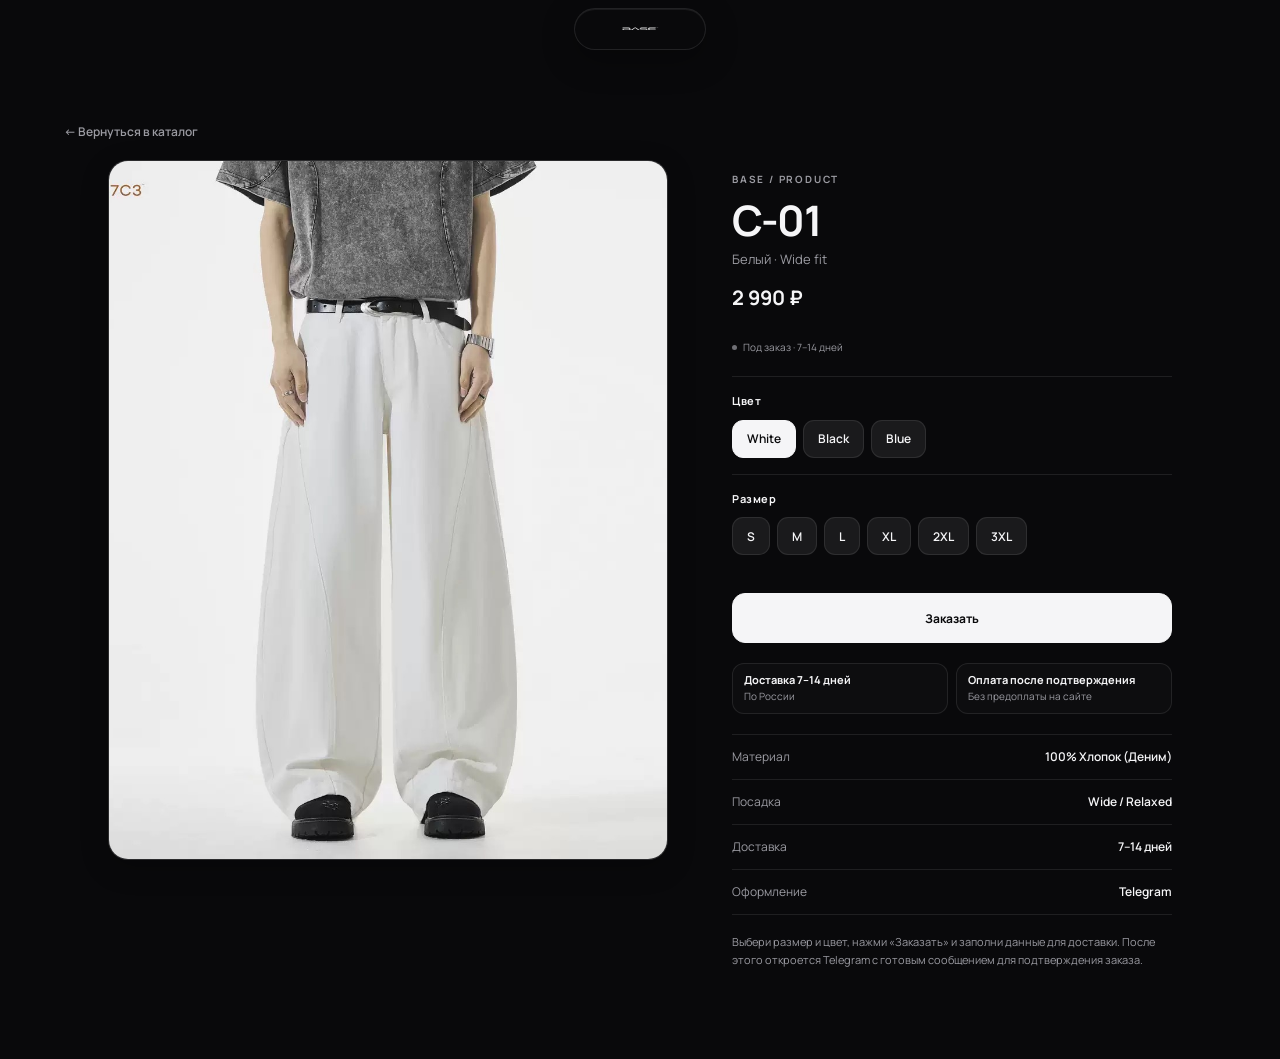
==== commit 229bea38: "Bust cache for latest product images" ====
--- a/product.html
+++ b/product.html
@@ -68,7 +68,7 @@
   </main>
 
 <div class="checkout-overlay" id="checkout-overlay" aria-hidden="true"><div class="checkout-modal" role="dialog" aria-modal="true" aria-labelledby="checkout-title"><button class="checkout-close" id="checkout-close" type="button" aria-label="Закрыть">×</button><div class="checkout-body"><div class="checkout-kicker">BASE / ORDER</div><h2 class="checkout-title" id="checkout-title">Данные для доставки</h2><p class="checkout-intro">Заполни данные — после этого откроется Telegram с уже готовым заказом.</p><form id="checkout-form" novalidate><label class="checkout-field"><span>ФИО</span><input id="checkout-name" type="text" autocomplete="name" placeholder="Иван Иванов" required></label><label class="checkout-field"><span>Контактный номер</span><input id="checkout-phone" type="tel" inputmode="tel" autocomplete="tel" placeholder="+7 900 000-00-00" required></label><label class="checkout-field"><span>Адрес доставки</span><textarea id="checkout-address" rows="3" autocomplete="street-address" placeholder="Город, улица, дом, квартира" required></textarea></label><label class="checkout-field"><span>Почтовый индекс</span><input id="checkout-postcode" type="text" inputmode="numeric" autocomplete="postal-code" placeholder="123456" required></label><p class="checkout-error" id="checkout-error" role="alert" hidden></p><button class="checkout-submit" type="submit">Продолжить в Telegram</button><p class="checkout-note">Проверь данные перед переходом в Telegram.</p></form></div></div></div>
-  <script src="product-page.js?v=20261002-4"></script>
+  <script src="product-page.js?v=20261002-5"></script>
     <script src="island.js?v=20261002-11"></script>
 </body>
 </html>
--- a/style.css
+++ b/style.css
@@ -670,109 +670,6 @@
 }
 
 
-/* Cart button in island */
-.cart-btn {
-  position: relative;
-  width: 30px;
-  height: 30px;
-  flex: 0 0 30px;
-  display: inline-flex;
-  align-items: center;
-  justify-content: center;
-  border-radius: 50%;
-  color: rgba(255, 255, 255, 0.88);
-  background: transparent;
-  border: none;
-  transition: background 0.2s, transform 0.15s;
-}
-.cart-btn:hover { background: rgba(255, 255, 255, 0.1); }
-.cart-btn:active { transform: scale(0.9); }
-.cart-icon { width: 16px; height: 16px; }
-.cart-count {
-  position: absolute;
-  top: -2px;
-  right: -2px;
-  min-width: 16px;
-  height: 16px;
-  padding: 0 4px;
-  border-radius: 100px;
-  background: #fff;
-  color: #0a0a0c;
-  font-size: 10px;
-  font-weight: 700;
-  line-height: 16px;
-  text-align: center;
-}
-.glass-header.island-compact .cart-btn { /* keep visible */ }
-
-/* Cart sheet */
-.cart-sheet .sheet-body { padding-top: 12px; }
-.cart-title {
-  font-size: 20px;
-  font-weight: 700;
-  letter-spacing: -0.4px;
-  margin-bottom: 16px;
-}
-.cart-empty {
-  font-size: 13px;
-  color: var(--text-secondary);
-  margin-bottom: 12px;
-}
-.cart-items { display: flex; flex-direction: column; gap: 10px; margin-bottom: 18px; }
-.cart-row {
-  display: flex;
-  align-items: center;
-  gap: 12px;
-  padding: 10px;
-  border-radius: 14px;
-  background: rgba(127, 127, 127, 0.06);
-  border: 1px solid var(--border-light);
-}
-.cart-row img {
-  width: 56px;
-  height: 72px;
-  object-fit: cover;
-  border-radius: 10px;
-  background: var(--card-bg);
-}
-.cart-row-info { flex: 1; min-width: 0; }
-.cart-row-title {
-  font-size: 13px;
-  font-weight: 600;
-  white-space: nowrap;
-  overflow: hidden;
-  text-overflow: ellipsis;
-}
-.cart-row-meta {
-  font-size: 11px;
-  color: var(--text-secondary);
-  margin-top: 2px;
-}
-.cart-row-price {
-  font-size: 13px;
-  font-weight: 600;
-  margin-top: 4px;
-}
-.cart-remove {
-  width: 32px;
-  height: 32px;
-  border: none;
-  border-radius: 50%;
-  background: transparent;
-  color: var(--text-secondary);
-  font-size: 20px;
-  line-height: 1;
-  cursor: pointer;
-}
-.cart-remove:hover { color: var(--text-primary); background: rgba(127,127,127,0.12); }
-.cart-note {
-  margin-top: 10px;
-  font-size: 11px;
-  color: var(--text-secondary);
-  text-align: center;
-}
-
-
 /* BASE 2026 refinements: uniform product cards, cart overlay, strengths, product page */
 .product-img-box {
   aspect-ratio: 3 / 4;
@@ -796,402 +693,6 @@
   outline-offset: 4px;
   border-radius: 12px;
 }
-
-/* Cart uses the same overlay system, but with an explicit .open state. */
-.sheet-overlay.open {
-  opacity: 1;
-  pointer-events: auto;
-}
-.sheet-overlay.open .cart-sheet {
-  transform: translateY(0);
-}
-.cart-sheet {
-  width: min(620px, 100%);
-  max-height: min(78vh, 720px);
-  padding: 0;
-  border-radius: 24px 24px 0 0;
-  overflow: hidden;
-}
-.cart-sheet .sheet-body {
-  padding: 28px 22px calc(22px + var(--safe-bottom));
-  overflow-y: auto;
-}
-.cart-sheet .sheet-close {
-  top: 16px;
-  right: 16px;
-}
-.cart-sheet .cart-title {
-  padding-right: 44px;
-}
-.cart-sheet .btn-order {
-  width: 100%;
-  min-height: 50px;
-  border-radius: var(--radius-btn);
-  background: var(--btn-primary);
-  color: var(--btn-text);
-  font-size: 14px;
-  font-weight: 600;
-}
-.cart-sheet .btn-order.disabled {
-  background: var(--btn-disabled);
-  color: var(--text-secondary);
-  cursor: not-allowed;
-}
-
-/* Strengths */
-.strengths-section {
-  padding: 88px 0 96px;
-  border-top: 1px solid var(--border-light);
-}
-.strengths-heading {
-  max-width: 620px;
-  margin-bottom: 30px;
-}
-.strengths-heading h2 {
-  font-size: clamp(28px, 4vw, 40px);
-  line-height: 1.05;
-  font-weight: 600;
-  letter-spacing: -1.4px;
-  margin-bottom: 12px;
-}
-.strengths-heading p {
-  max-width: 540px;
-  font-size: 14px;
-  line-height: 1.55;
-  color: var(--text-secondary);
-}
-.strengths-grid {
-  display: grid;
-  grid-template-columns: repeat(4, minmax(0, 1fr));
-  gap: 12px;
-}
-.strength-card {
-  min-height: 210px;
-  padding: 22px 20px;
-  border: 1px solid var(--border-light);
-  border-radius: 18px;
-  background: rgba(127,127,127,.05);
-}
-:root[data-theme="light"] .strength-card {
-  background: #fff;
-}
-.strength-index {
-  display: block;
-  margin-bottom: 42px;
-  font-size: 10px;
-  font-weight: 700;
-  letter-spacing: 1.4px;
-  color: var(--text-secondary);
-}
-.strength-card h3 {
-  font-size: 15px;
-  line-height: 1.25;
-  font-weight: 600;
-  margin-bottom: 9px;
-}
-.strength-card p {
-  font-size: 12px;
-  line-height: 1.5;
-  color: var(--text-secondary);
-}
-
-/* Dedicated product page */
-.product-page {
-  min-height: 100vh;
-  padding: 112px 0 72px;
-}
-.product-page-top {
-  display: flex;
-  align-items: center;
-  justify-content: space-between;
-  gap: 16px;
-  margin-bottom: 28px;
-}
-.back-link {
-  display: inline-flex;
-  align-items: center;
-  gap: 8px;
-  font-size: 13px;
-  color: var(--text-secondary);
-}
-.back-link:hover { color: var(--text-primary); }
-.product-detail {
-  display: grid;
-  grid-template-columns: minmax(0, 1.05fr) minmax(360px, .95fr);
-  gap: 44px;
-  align-items: start;
-}
-.product-detail-media {
-  position: sticky;
-  top: 96px;
-}
-.product-detail-media img {
-  display: block;
-  width: 100%;
-  aspect-ratio: 3 / 4;
-  max-height: calc(100vh - 130px);
-  object-fit: cover;
-  object-position: center;
-  transform: scale(1.035);
-  border-radius: 24px;
-  background: var(--card-bg);
-  overflow: hidden;
-}
-.product-detail-info {
-  padding: 18px 0;
-}
-.product-detail-kicker {
-  margin-bottom: 12px;
-  font-size: 10px;
-  font-weight: 700;
-  letter-spacing: 1.5px;
-  color: var(--text-secondary);
-}
-.product-detail-title {
-  font-size: clamp(30px, 5vw, 52px);
-  line-height: .98;
-  letter-spacing: -2px;
-  font-weight: 600;
-  margin-bottom: 12px;
-}
-.product-detail-subtitle {
-  font-size: 14px;
-  color: var(--text-secondary);
-  margin-bottom: 18px;
-}
-.product-detail-price {
-  font-size: 22px;
-  font-weight: 600;
-  margin-bottom: 32px;
-}
-.product-option {
-  margin-bottom: 22px;
-}
-.product-option-label {
-  display: block;
-  margin-bottom: 10px;
-  font-size: 11px;
-  font-weight: 700;
-  letter-spacing: .8px;
-  text-transform: uppercase;
-  color: var(--text-secondary);
-}
-.product-actions {
-  display: grid;
-  grid-template-columns: 1fr 1fr;
-  gap: 10px;
-  margin: 30px 0;
-}
-.product-actions button {
-  min-height: 52px;
-  border-radius: 14px;
-  font-size: 14px;
-  font-weight: 600;
-}
-.product-add {
-  background: rgba(127,127,127,.10);
-  color: var(--text-primary);
-  border: 1px solid var(--border-light);
-}
-.product-buy {
-  background: var(--btn-primary);
-  color: var(--btn-text);
-}
-.product-actions button:disabled {
-  opacity: .45;
-  cursor: not-allowed;
-}
-.product-detail-specs {
-  border-top: 1px solid var(--border-light);
-  margin-top: 6px;
-  padding-top: 14px;
-}
-.product-detail-spec {
-  display: flex;
-  justify-content: space-between;
-  gap: 20px;
-  padding: 9px 0;
-  font-size: 13px;
-}
-.product-detail-spec span:first-child { color: var(--text-secondary); }
-.product-detail-note {
-  margin-top: 18px;
-  font-size: 12px;
-  line-height: 1.5;
-  color: var(--text-secondary);
-}
-
-@media (max-width: 900px) {
-  .strengths-grid { grid-template-columns: repeat(2, minmax(0, 1fr)); }
-  .product-detail { grid-template-columns: 1fr; gap: 20px; }
-  .product-detail-media { position: relative; top: auto; }
-  .product-detail-media img { max-height: none; }
-}
-@media (max-width: 768px) {
-  .strengths-section { padding: 64px 0 72px; }
-  .strengths-grid { grid-template-columns: 1fr; gap: 8px; }
-  .strength-card { min-height: auto; padding: 20px; }
-  .strength-index { margin-bottom: 24px; }
-  .product-page { padding: 92px 0 48px; }
-  .product-page-top { margin-bottom: 18px; }
-  .product-detail { gap: 12px; }
-  .product-detail-media img {
-    aspect-ratio: 1 / 1.08;
-    border-radius: 18px;
-    transform: scale(1.025);
-  }
-  .product-detail-info { padding: 12px 0; }
-  .product-detail-title { font-size: 32px; letter-spacing: -1.4px; }
-  .product-actions { position: sticky; bottom: 10px; z-index: 20; padding: 8px; margin: 22px -8px 24px; border: 1px solid var(--border-light); border-radius: 18px; background: color-mix(in srgb, var(--bg-sheet) 88%, transparent); backdrop-filter: blur(16px); }
-}
-
-.product-actions a {
-  display: flex;
-  align-items: center;
-  justify-content: center;
-  text-decoration: none;
-}
-.cart-sheet .btn-order {
-  display: flex;
-  align-items: center;
-  justify-content: center;
-  text-decoration: none;
-}
-
-/* Product page visual integration */
-.product-detail {
-  grid-template-columns: minmax(0, 520px) minmax(320px, 460px);
-  justify-content: center;
-  gap: clamp(28px, 5vw, 64px);
-}
-.product-detail-media {
-  position: relative;
-  top: auto;
-  width: 100%;
-}
-.product-detail-media img {
-  width: 100%;
-  max-height: 680px;
-  aspect-ratio: 4 / 5;
-  object-fit: cover;
-  transform: none;
-  border-radius: 20px;
-}
-.product-detail-info {
-  max-width: 460px;
-  padding: 8px 0;
-}
-.product-detail-title {
-  font-size: clamp(28px, 4vw, 44px);
-  letter-spacing: -1.6px;
-}
-.product-actions {
-  grid-template-columns: 1fr 1fr;
-  margin: 26px 0;
-}
-.product-actions button,
-.product-actions a {
-  min-height: 50px;
-  padding: 0 18px;
-  border-radius: 12px;
-  border: 1px solid var(--border-light);
-  font: inherit;
-  font-size: 13px;
-  font-weight: 600;
-  cursor: pointer;
-  transition: transform .18s ease, opacity .18s ease, background .18s ease;
-}
-.product-actions button:hover,
-.product-actions a:hover { transform: translateY(-1px); }
-.product-add {
-  background: var(--card-bg);
-  color: var(--text-primary);
-}
-.product-buy {
-  background: var(--btn-primary);
-  color: var(--btn-text);
-  border-color: transparent !important;
-}
-.product-option { margin-bottom: 18px; }
-.chips-group { gap: 7px; }
-.chip {
-  min-height: 38px;
-  padding: 0 14px;
-  border: 1px solid var(--border-light);
-  background: var(--chip-bg);
-  color: var(--text-primary);
-}
-.chip.active {
-  background: var(--text-primary);
-  color: var(--bg-primary);
-  border-color: var(--text-primary);
-}
-.cart-sheet {
-  width: min(620px, 100%);
-  background: var(--bg-sheet);
-  border: 1px solid var(--glass-border);
-  border-bottom: none;
-  box-shadow: var(--shadow-soft);
-  transform: translateY(100%);
-  transition: transform .4s var(--spring);
-  position: relative;
-  max-height: 80vh;
-  display: flex;
-  flex-direction: column;
-}
-.sheet-overlay.active .cart-sheet { transform: translateY(0); }
-.cart-sheet .sheet-body {
-  width: 100%;
-  box-sizing: border-box;
-}
-.cart-sheet .sheet-close {
-  display: flex;
-  align-items: center;
-  justify-content: center;
-  background: rgba(127,127,127,.12);
-  color: var(--text-primary);
-  border: 0;
-  font-size: 24px;
-}
-.cart-sheet .btn-order {
-  box-sizing: border-box;
-  background: var(--btn-primary);
-  color: var(--btn-text);
-}
-.cart-sheet .btn-order.disabled {
-  opacity: .45;
-  pointer-events: none;
-}
-@media (max-width: 900px) {
-  .product-detail {
-    grid-template-columns: minmax(0, 1fr);
-    max-width: 620px;
-    margin: 0 auto;
-  }
-  .product-detail-media img {
-    max-height: 620px;
-  }
-  .product-detail-info {
-    max-width: none;
-  }
-}
-@media (max-width: 768px) {
-  .product-detail-media img {
-    aspect-ratio: 4 / 5;
-    max-height: none;
-    border-radius: 16px;
-  }
-  .product-actions {
-    position: static;
-    grid-template-columns: 1fr 1fr;
-    margin: 22px 0;
-    padding: 0;
-    border: 0;
-    background: transparent;
-    backdrop-filter: none;
-  }
-}
-
 
 /* ===== BASE FINAL POLISH ===== */
 .product-grid{align-items:start}
@@ -1207,7 +708,7 @@
 .back-link:hover{color:var(--text-primary);transform:translateX(-2px)}
 .product-detail{display:grid;grid-template-columns:minmax(0,560px) minmax(320px,440px);justify-content:center;gap:clamp(28px,5vw,72px);align-items:start}
 .product-detail-media{width:100%;border:1px solid var(--border-light);border-radius:20px;overflow:hidden;background:var(--card-bg);box-shadow:var(--shadow-sm)}
-.product-detail-media img{width:100%;height:auto;aspect-ratio:4/5;display:block;object-fit:cover;object-position:center}
+.product-detail-media img{width:100%;height:auto;aspect-ratio:4/5;display:block;object-fit:cover;object-position:center;transition:opacity .2s ease}
 .product-detail-info{padding:12px 0 0}
 .product-detail-kicker{font-size:10px;font-weight:700;letter-spacing:1.8px;color:var(--text-secondary);margin-bottom:12px}
 .product-detail-title{font-size:clamp(28px,4vw,42px);line-height:1.02;letter-spacing:-1.8px;font-weight:700;margin-bottom:8px}
@@ -1365,7 +866,6 @@
 /* ===== BASE ISLAND 3.0 — refined morph / no square inner UI ===== */
 .base-island-ui{width:184px!important;min-height:48px!important;margin:0 auto!important;border-radius:999px!important;transform-origin:50% 0;will-change:width,border-radius,box-shadow}
 .base-island-ui.is-expanded{width:min(420px,calc(100vw - 24px))!important;border-radius:30px!important}
-.base-island-ui.is-scrolled{box-shadow:0 15px 52px rgba(0,0,0,.40),inset 0 1px 0 rgba(255,255,255,.08)!important}
 .base-island-main{border-radius:inherit!important;transition:height .46s var(--spring),padding .46s var(--spring),transform .2s ease!important}
 .base-island-main.is-pressed{animation:island-press-soft .36s var(--spring)}
 @keyframes island-press-soft{0%{transform:scale(1)}38%{transform:scale(.968)}72%{transform:scale(1.008)}100%{transform:scale(1)}}
@@ -1616,12 +1116,8 @@
 }
 
 /* ===== BASE ISLAND MINIMAL MOTION ===== */
-.base-island-context.is-context-shifting{animation:baseIslandContextShift .22s var(--spring)}
 .base-island-ui.is-touching{transform:scale(.985)}
 .base-island-ui{transition:transform .24s var(--spring),width .34s var(--spring),border-radius .34s var(--spring)}
-@keyframes baseIslandContextShift{0%{opacity:.35;transform:translateY(3px)}100%{opacity:1;transform:translateY(0)}}
-
-
 /* ===== ICON-ONLY ISLAND ACTIONS ===== */
 .base-island-actions a,.base-island-actions button{font-size:0!important;min-width:0!important;padding:0!important}
 .base-island-actions a span,.base-island-actions button span{font-size:15px!important;line-height:1;display:block;font-weight:500}
@@ -1975,3 +1471,11 @@
   .product-card,
   .product-img-box img{transition:none!important}
 }
+
+
+/* ===== ISLAND SIZE SELECTION STATUS ===== */
+.base-island-ui.has-status .base-island-context{display:flex!important;align-items:center;justify-content:center;position:absolute;inset:0;width:100%;font-size:10px!important;letter-spacing:1.5px!important;color:rgba(255,255,255,.88)!important;font-weight:800!important;transform:none!important;pointer-events:none;}
+.base-island-ui.has-status .base-island-mark{opacity:0;transform:scale(.92);transition:opacity .16s ease,transform .2s ease;}
+.base-island-ui .base-island-mark{transition:opacity .16s ease,transform .2s ease;}
+@media(max-width:600px){.base-island-ui.has-status .base-island-context{font-size:9px!important;letter-spacing:1.35px!important}}
+@media(prefers-reduced-motion:reduce){.base-island-ui .base-island-mark,.base-island-ui.has-status .base-island-context{transition:none!important}}
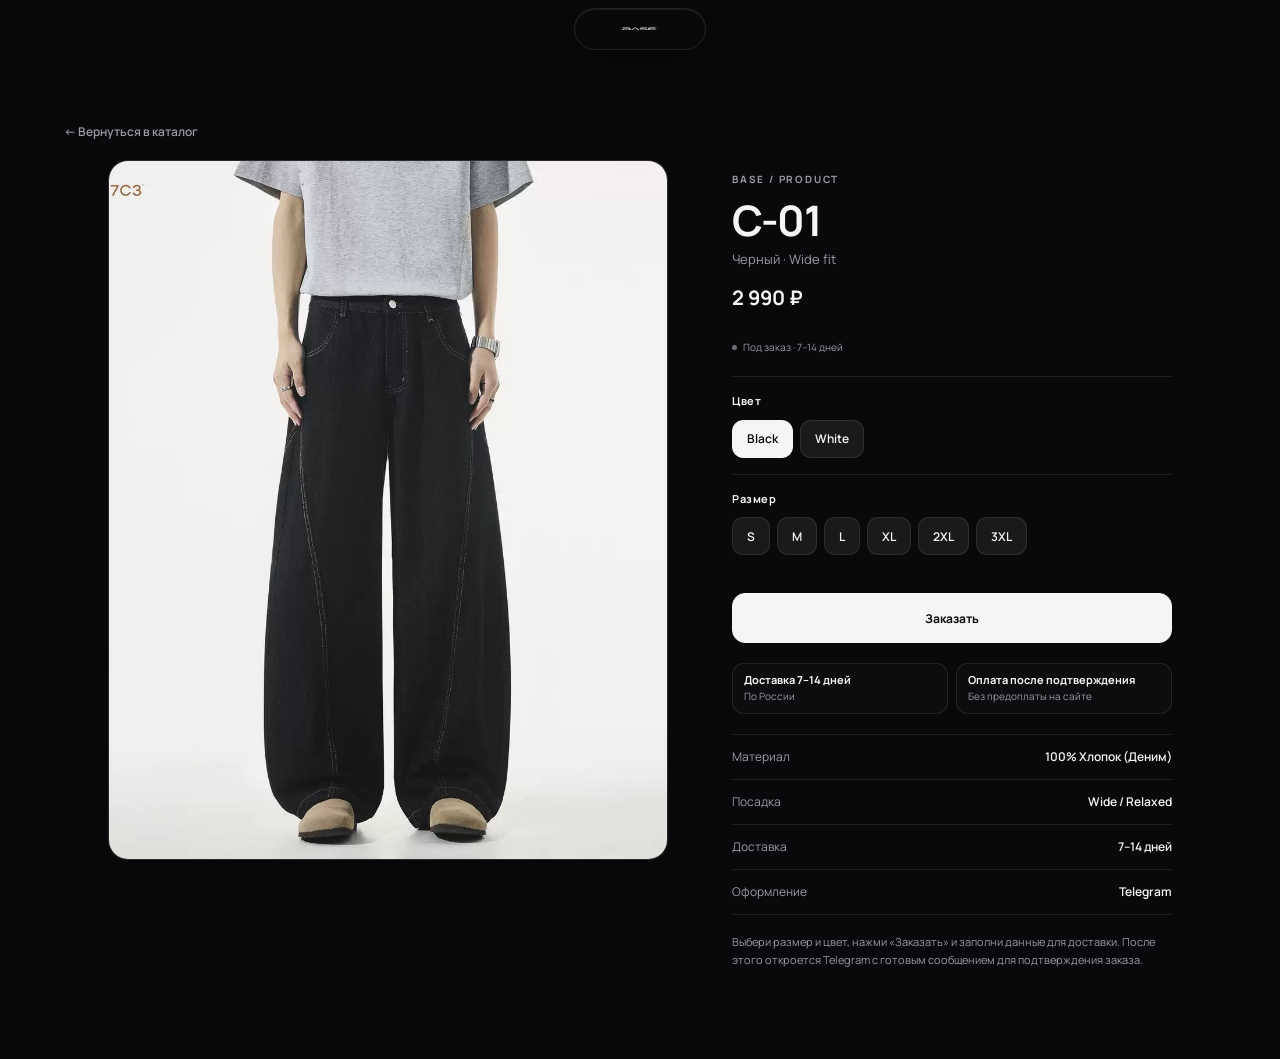
==== commit 2f41616b: "Bump product script cache" ====
--- a/product.html
+++ b/product.html
@@ -5,7 +5,7 @@
   <meta name="viewport" content="width=device-width, initial-scale=1.0, viewport-fit=cover">
   <title>BASE. — Товар</title>
   <meta name="theme-color" content="#09090b">
-  <link rel="stylesheet" href="style.css">
+  <link rel="stylesheet" href="style.css?v=20261002-2">
   <link href="https://fonts.googleapis.com/css2?family=Manrope:wght@400;500;600;700&display=swap" rel="stylesheet">
   <script>try{if(localStorage.getItem("base-theme")==="light")document.documentElement.dataset.theme="light"}catch(e){}</script>
 </head>
@@ -68,7 +68,7 @@
   </main>
 
 <div class="checkout-overlay" id="checkout-overlay" aria-hidden="true"><div class="checkout-modal" role="dialog" aria-modal="true" aria-labelledby="checkout-title"><button class="checkout-close" id="checkout-close" type="button" aria-label="Закрыть">×</button><div class="checkout-body"><div class="checkout-kicker">BASE / ORDER</div><h2 class="checkout-title" id="checkout-title">Данные для доставки</h2><p class="checkout-intro">Заполни данные — после этого откроется Telegram с уже готовым заказом.</p><form id="checkout-form" novalidate><label class="checkout-field"><span>ФИО</span><input id="checkout-name" type="text" autocomplete="name" placeholder="Иван Иванов" required></label><label class="checkout-field"><span>Контактный номер</span><input id="checkout-phone" type="tel" inputmode="tel" autocomplete="tel" placeholder="+7 900 000-00-00" required></label><label class="checkout-field"><span>Адрес доставки</span><textarea id="checkout-address" rows="3" autocomplete="street-address" placeholder="Город, улица, дом, квартира" required></textarea></label><label class="checkout-field"><span>Почтовый индекс</span><input id="checkout-postcode" type="text" inputmode="numeric" autocomplete="postal-code" placeholder="123456" required></label><p class="checkout-error" id="checkout-error" role="alert" hidden></p><button class="checkout-submit" type="submit">Продолжить в Telegram</button><p class="checkout-note">Проверь данные перед переходом в Telegram.</p></form></div></div></div>
-  <script src="product-page.js?v=20261002-5"></script>
+  <script src="product-page.js?v=20261002-8"></script>
     <script src="island.js?v=20261002-11"></script>
 </body>
 </html>
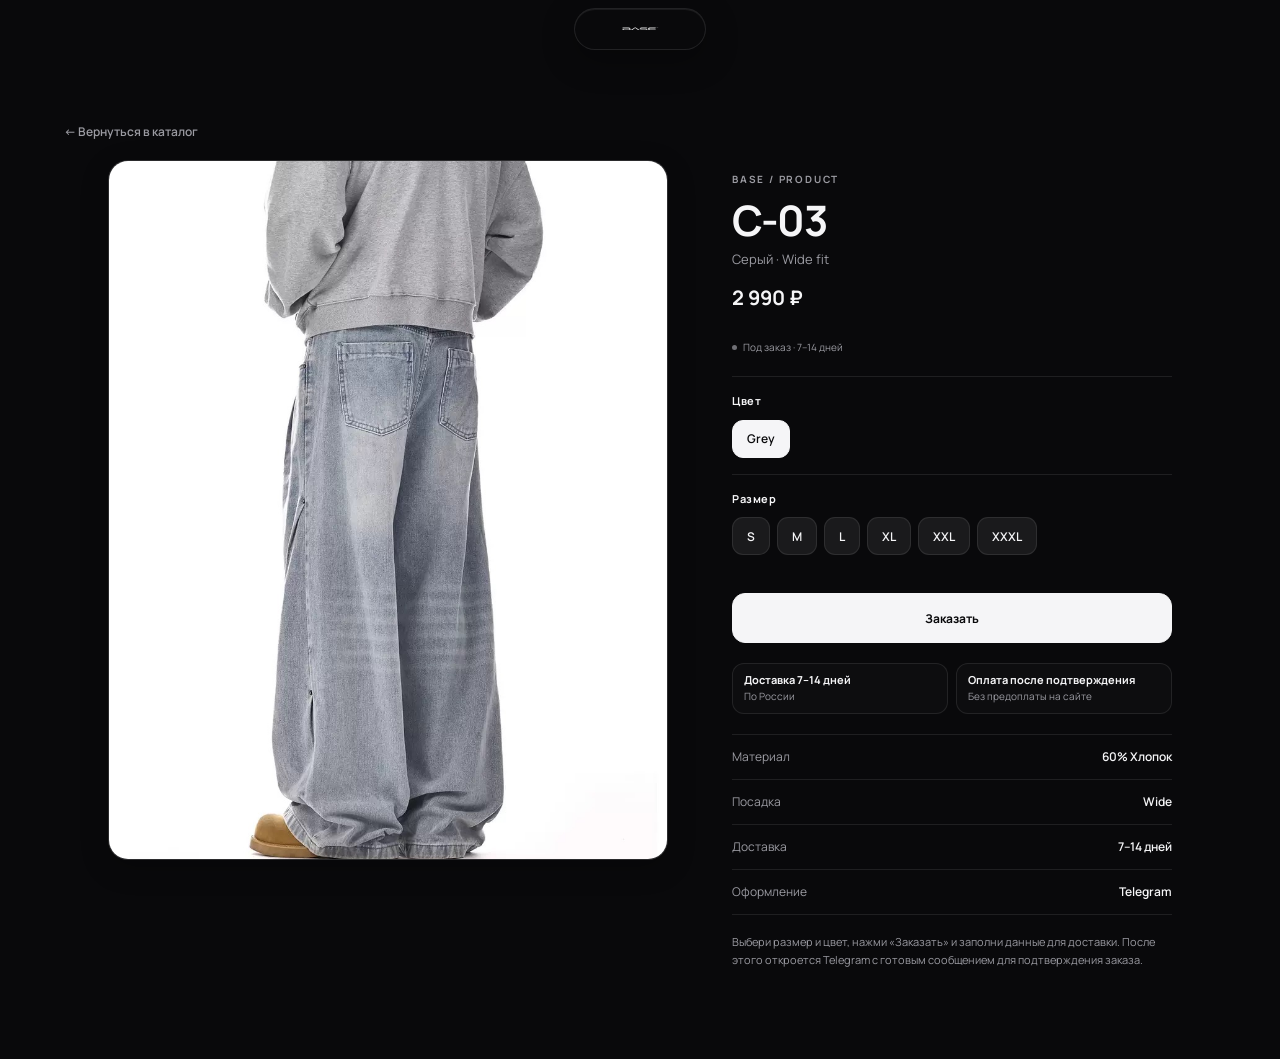
==== commit 4c9beb4d: "Bump product cache" ====
--- a/product.html
+++ b/product.html
@@ -68,7 +68,7 @@
   </main>
 
 <div class="checkout-overlay" id="checkout-overlay" aria-hidden="true"><div class="checkout-modal" role="dialog" aria-modal="true" aria-labelledby="checkout-title"><button class="checkout-close" id="checkout-close" type="button" aria-label="Закрыть">×</button><div class="checkout-body"><div class="checkout-kicker">BASE / ORDER</div><h2 class="checkout-title" id="checkout-title">Данные для доставки</h2><p class="checkout-intro">Заполни данные — после этого откроется Telegram с уже готовым заказом.</p><form id="checkout-form" novalidate><label class="checkout-field"><span>ФИО</span><input id="checkout-name" type="text" autocomplete="name" placeholder="Иван Иванов" required></label><label class="checkout-field"><span>Контактный номер</span><input id="checkout-phone" type="tel" inputmode="tel" autocomplete="tel" placeholder="+7 900 000-00-00" required></label><label class="checkout-field"><span>Адрес доставки</span><textarea id="checkout-address" rows="3" autocomplete="street-address" placeholder="Город, улица, дом, квартира" required></textarea></label><label class="checkout-field"><span>Почтовый индекс</span><input id="checkout-postcode" type="text" inputmode="numeric" autocomplete="postal-code" placeholder="123456" required></label><p class="checkout-error" id="checkout-error" role="alert" hidden></p><button class="checkout-submit" type="submit">Продолжить в Telegram</button><p class="checkout-note">Проверь данные перед переходом в Telegram.</p></form></div></div></div>
-  <script src="product-page.js?v=20261002-8"></script>
+  <script src="product-page.js?v=20261002-10"></script>
     <script src="island.js?v=20261002-11"></script>
 </body>
 </html>
